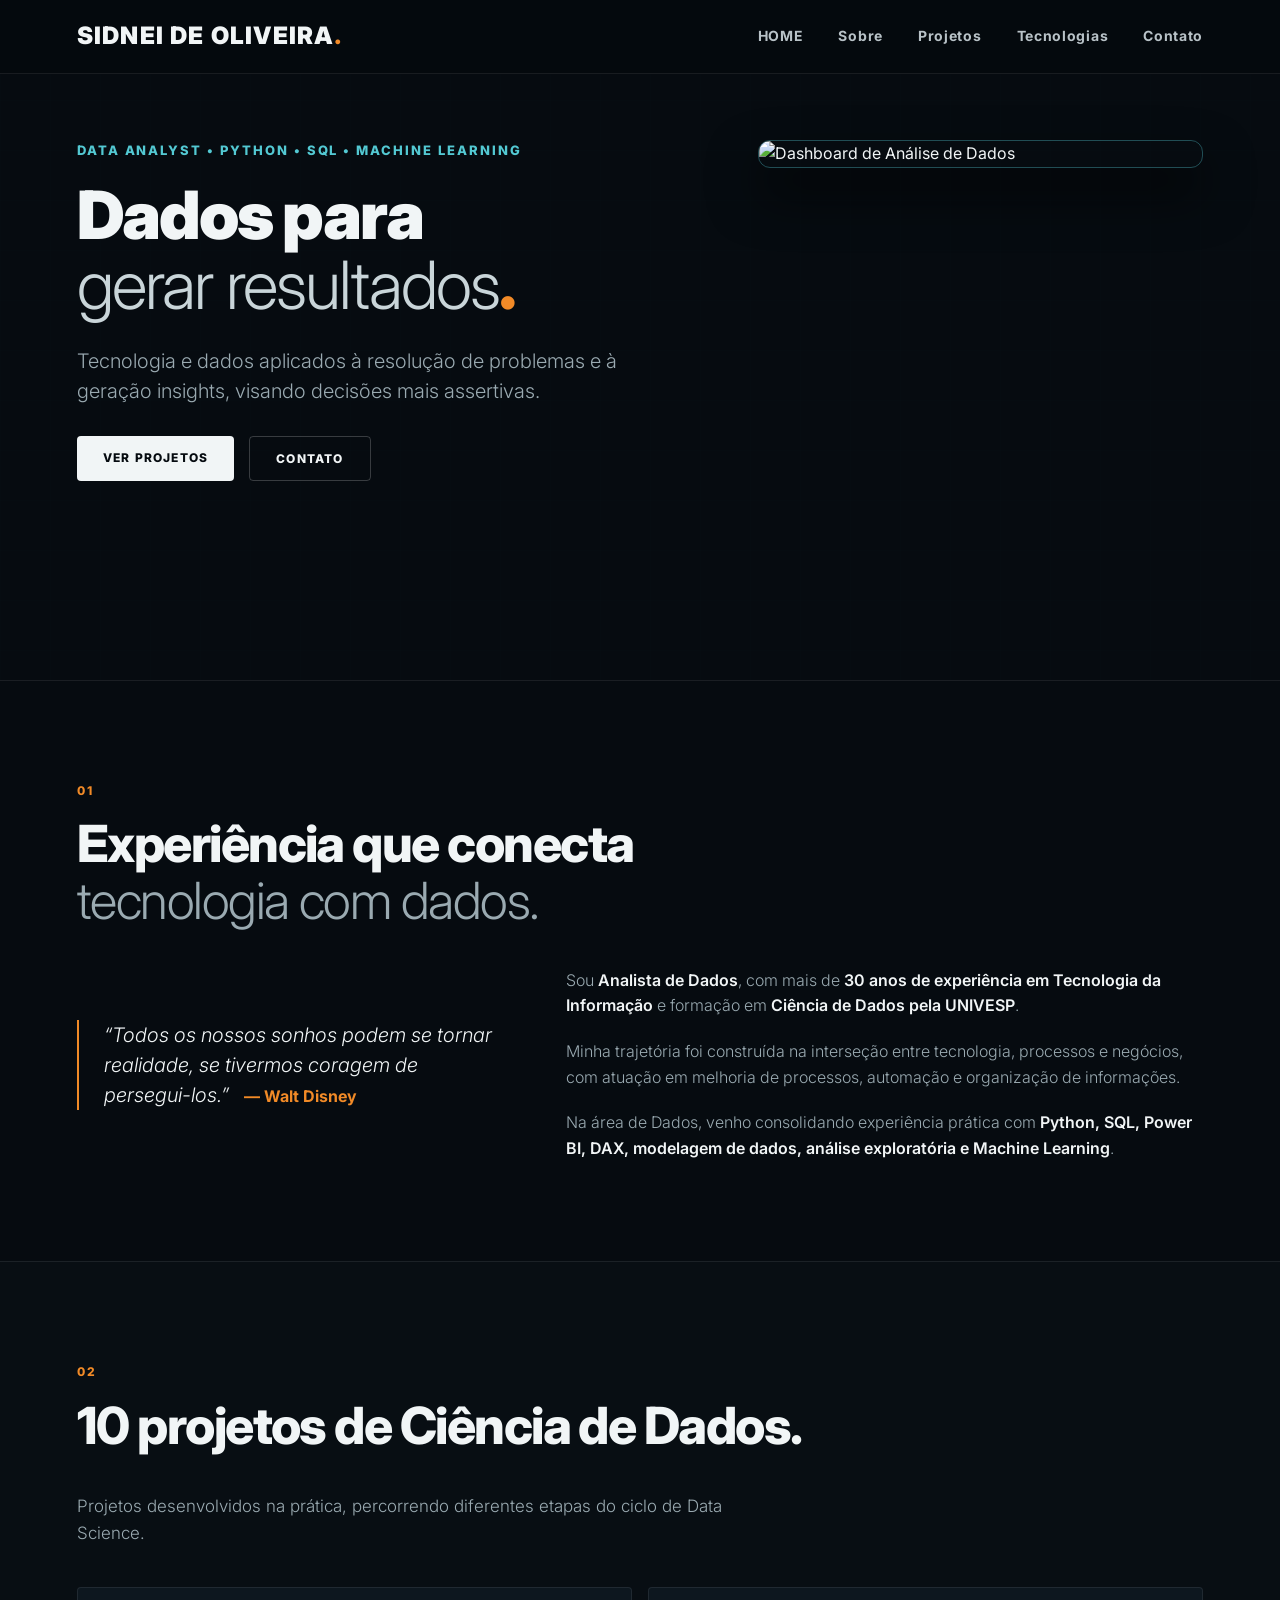
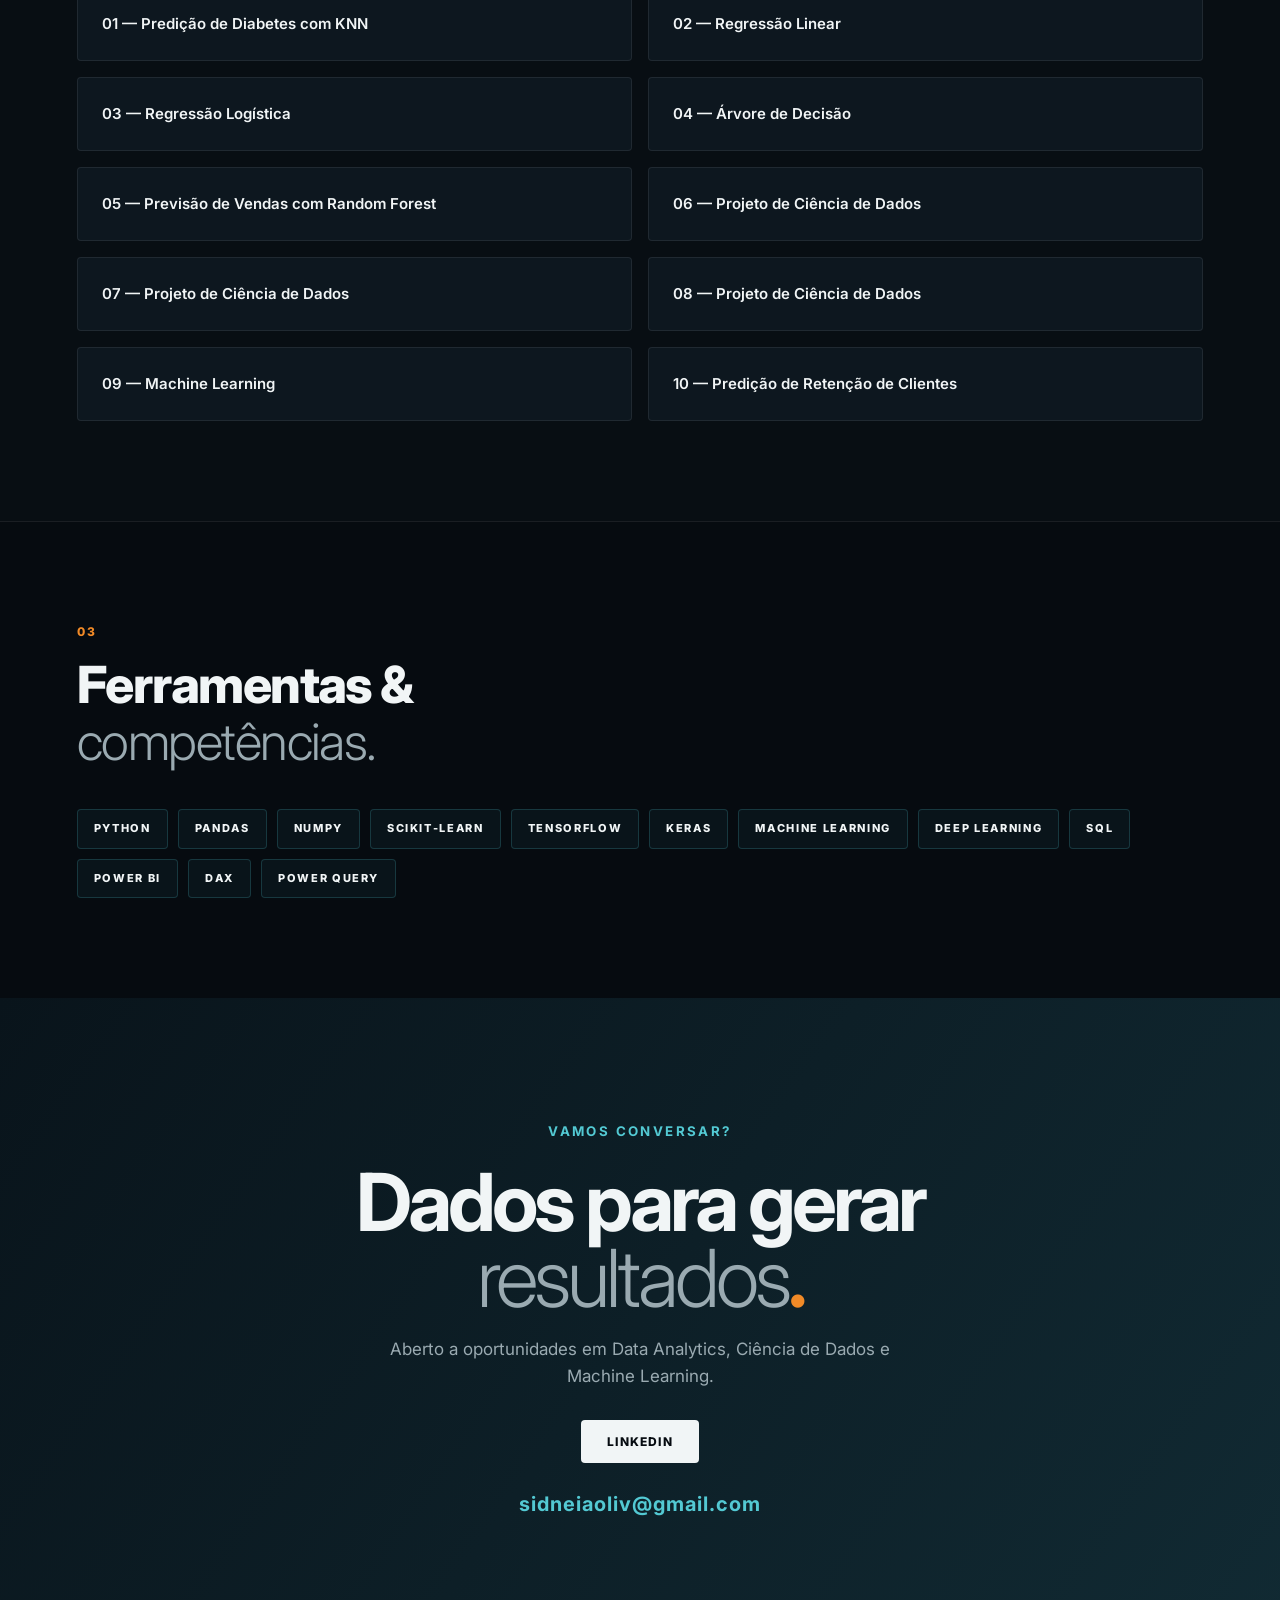
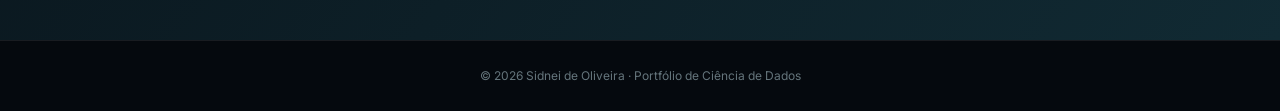
==== index.html @ dca1bfcf "Add files via upload" ====
<!DOCTYPE html>
<html lang="pt-BR">
<head>
<meta charset="UTF-8">
<meta name="viewport" content="width=device-width, initial-scale=1.0">
<meta name="description" content="Portfólio de Ciência de Dados de Sidnei de Oliveira.">
<title>Sidnei de Oliveira | Ciência de Dados</title>
<link rel="stylesheet" href="style.css">
<link rel="preconnect" href="https://fonts.googleapis.com">
<link rel="preconnect" href="https://fonts.gstatic.com" crossorigin>
<link href="https://fonts.googleapis.com/css2?family=Inter:wght@300;400;600;700;800;900&display=swap" rel="stylesheet">
</head>
<body>
<header class="topbar">
  <a href="#home" class="logo">SIDNEI DE OLIVEIRA<span>.</span></a>
  <nav>
    <a href="#home">HOME</a><a href="#sobre">Sobre</a><a href="#projetos">Projetos</a><a href="#tecnologias">Tecnologias</a><a href="#contato">Contato</a>
  </nav>
</header>

<main>
<section id="home" class="hero">
  <div class="hero-grid"></div>
  
  <div class="hero-container">
    <div class="hero-content">
      <div class="eyebrow">DATA ANALYST • PYTHON • SQL • MACHINE LEARNING</div>
      <h1><strong>Dados para</strong><br><span>gerar resultados</span><b>.</b></h1>
      <p class="hero-text">Tecnologia e dados aplicados à resolução de problemas e à geração insights, visando decisões mais assertivas.</p>
      <div class="hero-buttons-container">
        <a class="hero-button" href="#projetos">Ver projetos</a>
        <a class="hero-button secondary" href="#contato">Contato</a>
      </div>
    </div>

    <!-- FOTO REAL DE INTELIGÊNCIA ARTIFICIAL / CÉREBRO DIGITAL -->
    <div class="hero-figure">
      <img src="https://images.unsplash.com/photo-1460925895917-afdab827c52f?w=800&auto=format&fit=crop&q=80" alt="Dashboard de Análise de Dados" class="real-image">
    </div>
  </div>

  <div class="ambient ambient-one"></div>
</section>

<!-- SOBRE SECTION (COM OS AJUSTES SOLICITADOS) -->
<section id="sobre" class="section">
  <span class="section-number">01</span>
  <h2>Experiência que conecta<br><em>tecnologia com dados.</em></h2>
  <div class="two-columns" style="align-items: center;">
    <blockquote>
      “Todos os nossos sonhos podem se tornar realidade, se tivermos coragem de persegui-los.” <span style="font-size: 16px; color: var(--orange, #f97316); font-weight: 700; font-style: normal; margin-left: 10px;">— Walt Disney</span>
    </blockquote>
    <div>
      <p style="margin-top: 0;">Sou <strong>Analista de Dados</strong>, com mais de <strong>30 anos de experiência em Tecnologia da Informação</strong> e formação em <strong>Ciência de Dados pela UNIVESP</strong>.</p>
      <p>Minha trajetória foi construída na interseção entre tecnologia, processos e negócios, com atuação em melhoria de processos, automação e organização de informações.</p>
      <p style="margin-bottom: 0;">Na área de Dados, venho consolidando experiência prática com <strong>Python, SQL, Power BI, DAX, modelagem de dados, análise exploratória e Machine Learning</strong>.</p>
    </div>
  </div>
</section>

<section id="projetos" class="section dark">
  <span class="section-number">02</span>
  <h2>10 projetos de Ciência de Dados.</em></h2>
  <p class="section-intro">Projetos desenvolvidos na prática, percorrendo diferentes etapas do ciclo de Data Science.</p>
  <div class="project-grid">
    <a href="projeto-01.html">01 — Predição de Diabetes com KNN</a>
    <a href="projetos/projeto-02.html">02 — Regressão Linear</a>
    <a href="projetos/projeto-03.html">03 — Regressão Logística</a>
    <a href="projetos/projeto-04.html">04 — Árvore de Decisão</a>
    <a href="projetos/projeto-05.html">05 — Previsão de Vendas com Random Forest</a>
    <a href="projetos/projeto-06.html">06 — Projeto de Ciência de Dados</a>
    <a href="projetos/projeto-07.html">07 — Projeto de Ciência de Dados</a>
    <a href="projetos/projeto-08.html">08 — Projeto de Ciência de Dados</a>
    <a href="projetos/projeto-09.html">09 — Machine Learning</a>
    <a href="projetos/projeto-10.html">10 — Predição de Retenção de Clientes</a>
  </div>
</section>

<section id="tecnologias" class="section">
  <span class="section-number">03</span><h2>Ferramentas &<br><em>competências.</em></h2>
  <div class="pills"><span>PYTHON</span><span>PANDAS</span><span>NUMPY</span><span>SCIKIT-LEARN</span><span>TENSORFLOW</span><span>KERAS</span><span>MACHINE LEARNING</span><span>DEEP LEARNING</span><span>SQL</span><span>POWER BI</span><span>DAX</span><span>POWER QUERY</span></div>
</section>

<section id="contato" class="contact">
  <small>VAMOS CONVERSAR?</small>
  <h2>Dados para gerar<br><em>resultados</em><b>.</b></h2>
  <p>Aberto a oportunidades em Data Analytics, Ciência de Dados e Machine Learning.</p>
  
  <!-- BOTÃO DO LINKEDIN -->
  <div style="margin-top: 30px;">
    <a class="hero-button" href="https://www.linkedin.com/in/sidnei-alves-de-oliveira-380218135" target="_blank" rel="noopener">LINKEDIN</a>
  </div>

  <!-- E-MAIL DESTAQUE LOGO ABAIXO -->
  <div style="margin-top: 25px;">
    <a href="mailto:sidneiaoliv@gmail.com" style="color: var(--cyan); font-size: 20px; font-weight: 700; text-decoration: none; letter-spacing: 0.05em;">
      sidneiaoliv@gmail.com
    </a>
  </div>
</section>

</main>
<footer>© 2026 Sidnei de Oliveira · Portfólio de Ciência de Dados</footer>
<script src="script.js"></script>
</body>
</html>
---- style.css ----
/* --- GERAL E RESET --- */
*{box-sizing:border-box}
:root{
    --bg:#060b10;
    --text:#f1f5f6;
    --muted:#9aaab1;
    --cyan:#53c9d3;
    --orange:#f18a27;
    --line:rgba(255,255,255,.08);
    --font-stack: 'Inter', sans-serif;
    --site-padding: 6vw;
}
html{scroll-behavior:smooth}
body{margin:0;background:var(--bg);color:var(--text);font-family:var(--font-stack);line-height:1.6;}
a{color:inherit;text-decoration:none}

/* --- HEADER --- */
.topbar{
    position:fixed;
    inset:0 0 auto;
    height:74px;
    z-index:20;
    display:flex;
    align-items:center;
    justify-content:space-between;
    padding: 0 var(--site-padding);
    background:rgba(5,9,14,.9);
    backdrop-filter:blur(10px);
    border-bottom:1px solid var(--line);
    width: 100%;
}
.logo{font-size:24px;font-weight:900;letter-spacing:.05em}.logo span,h1 b,.contact h2 b{color:var(--orange)}

nav{display:flex;gap:35px}
nav a{
    color:#b8c2c7;
    font-size:14px;
    font-weight:700;
    letter-spacing:.05em;
    transition:.2s;
}
nav a:hover{color:#fff}

/* --- HERO SECTION --- */
.hero{
    min-height:680px;
    position:relative;
    display:flex;
    align-items:flex-start;
    justify-content:center;
    padding: 140px var(--site-padding) 80px;
    background:#060b10;
    width: 100%;
}

.hero-grid{position:absolute;inset:0;opacity:.1;background-image:linear-gradient(rgba(83,201,211,.06) 1px,transparent 1px),linear-gradient(90deg,rgba(83,201,211,.06) 1px,transparent 1px);background-size:50px 50px;}

.hero-container{
    position:relative;
    z-index:4;
    display:flex;
    align-items:flex-start;
    justify-content:space-between;
    width:100%;
    max-width: 1240px;
    gap:40px;
}

.hero-content{flex:1;max-width:560px;}

/* Eyebrow (Data Analyst...) */
.eyebrow{color:var(--cyan);font-size:13px;font-weight:800;letter-spacing:.15em;margin-bottom:20px;text-transform:uppercase;}

/* Título principal */
.hero h1{margin:0;font-size:clamp(45px, 5.2vw, 75px);line-height:1.05;letter-spacing:-0.03em;}
.hero h1 strong{font-weight:900}
.hero h1 span{color:#c9d5d9;font-weight:300}
.hero h1 b{font-weight:900}

/* Texto descritivo do hero */
.hero-text{max-width:540px;margin:25px 0 0;color:var(--muted);font-size:20px;font-weight:300;line-height:1.5;}

.hero-buttons-container{display:flex;gap:15px;margin-top:30px;}
.hero-button{display:inline-block;padding:12px 26px;border-radius:4px;background:var(--text);color:var(--bg);font-size:12px;font-weight:800;letter-spacing:.1em;text-transform:uppercase;transition:all .3s ease;}
.hero-button:hover{opacity:0.9; transform:translateY(-2px);}
.hero-button.secondary{background:transparent;color:var(--text);border:1px solid rgba(255,255,255,.2)}

/* --- ESTILO DA FOTO (ALINHADA À ESQUERDA COM "HOME", À DIREITA COM "CONTATO" E BASE COM OS BOTÕES) --- */
.hero-figure {
    flex: 0 0 445px; 
    display: flex;
    justify-content: flex-end;
    align-items: center;
    position: relative;
    top: 0px;    
    left: 0px;  
    margin-bottom: 0px; /* Alinhado exatamente com a base do bloco de botões esquerdo */
}

.real-image {
    width: 100%;
    height: auto;
    max-height: 350px; /* Altura ajustada para casar perfeitamente com a linha inferior dos botões */
    object-fit: cover;
    border-radius: 12px;
    border: 1px solid rgba(83, 201, 211, 0.35);
    box-shadow: 0 25px 50px rgba(0, 0, 0, 0.7);
    display: block;
}

/* RESPONSIVIDADE PARA CELULARES */
@media(max-width:900px){
    .topbar{padding:0 20px;}
    .hero{padding:120px 20px 60px; align-items:center;}
    .hero-container{flex-direction:column; text-align:center; align-items:center;}
    .hero-content{max-width:100%;}
    .hero-text{margin-left:auto;margin-right:auto;}
    .hero-buttons-container{justify-content:center;}
    .hero-figure{max-width:100%; margin-top:30px; flex: unset; top: 0; left: 0; margin-bottom: 0;}
    nav{display:none;}
}

/* --- SEÇÕES GERAIS --- */
.section{padding:100px var(--site-padding);border-top:1px solid var(--line);position:relative;}
.section.dark{background:#080e13;}
.section-number{color:var(--orange);font-size:12px;font-weight:800;letter-spacing:.2em; display:block; margin-bottom: 15px;}
.section h2{font-size:clamp(35px, 4vw, 55px);line-height:1.1;letter-spacing:-.03em;margin:0 0 40px 0;font-weight:800;}
.section h2 em{color:var(--muted);font-style:normal;font-weight:300}
.two-columns{display:grid;grid-template-columns:1fr 1.5fr;gap:5vw;align-items:start;}
.two-columns p{color:var(--muted);font-size:16px; font-weight:300; margin-bottom: 20px;}
.two-columns strong{color:var(--text); font-weight:600;}

blockquote{margin:0;font-size:20px;line-height:1.5;color:var(--text);font-weight:300; font-style:italic; border-left:2px solid var(--orange); padding-left:25px;}
blockquote small{display:block;margin-top:15px;color:var(--orange);font-size:12px;font-weight:800;letter-spacing:.1em;font-style:normal;text-transform:uppercase;}

.section-intro{color:var(--muted);max-width:650px;margin-bottom:40px; font-size:17px; font-weight:300;}

.project-grid{display:grid;grid-template-columns:repeat(2,1fr);gap:16px;margin-top:30px}
.project-grid a{padding:24px;border:1px solid var(--line);background:#0d171f;border-radius:4px;color:var(--text);font-size:15px;transition:.25s;font-weight:600;}
.project-grid a:hover{transform:translateY(-3px);border-color:var(--cyan);background:#111f2a;}

.pills{display:flex;flex-wrap:wrap;gap:10px}
.pills span{padding:10px 16px;border:1px solid rgba(83,201,211,.2);border-radius:4px;color:var(--text);font-size:11px;font-weight:800;letter-spacing:.15em;background:rgba(83,201,211,.05);}

.contact{padding:120px var(--site-padding);text-align:center;background:linear-gradient(125deg,#09141b,#112a33)}
.contact small{color:var(--cyan);letter-spacing:.18em;font-weight:700}
.contact h2{font-size:clamp(45px,7vw,80px);line-height:.95;letter-spacing:-.05em;margin:20px 0}
.contact h2 em{font-style:normal;color:var(--muted);font-weight:300}
.contact p{color:var(--muted);max-width:500px;margin:0 auto 30px;font-size:17px;}

footer{padding:25px;text-align:center;border-top:1px solid var(--line);color:#65757c;font-size:12px;background:#05090e;}
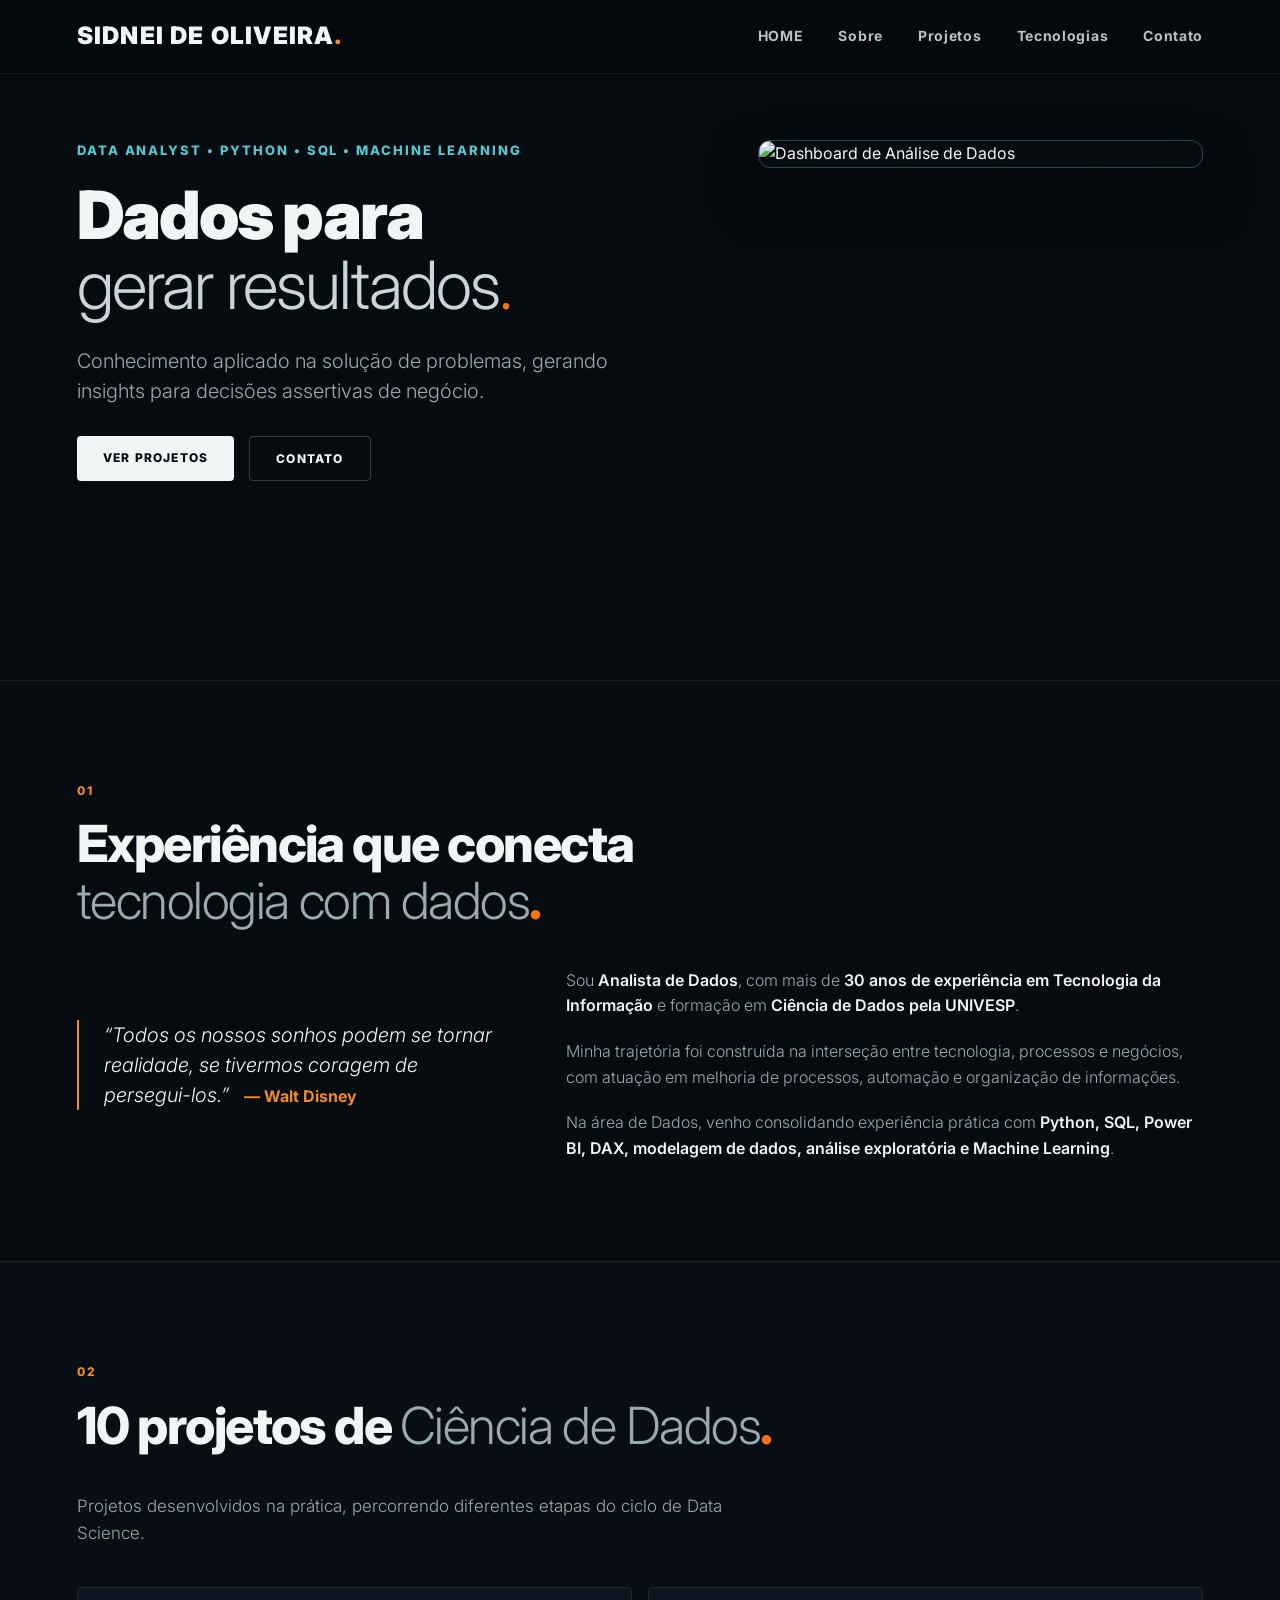
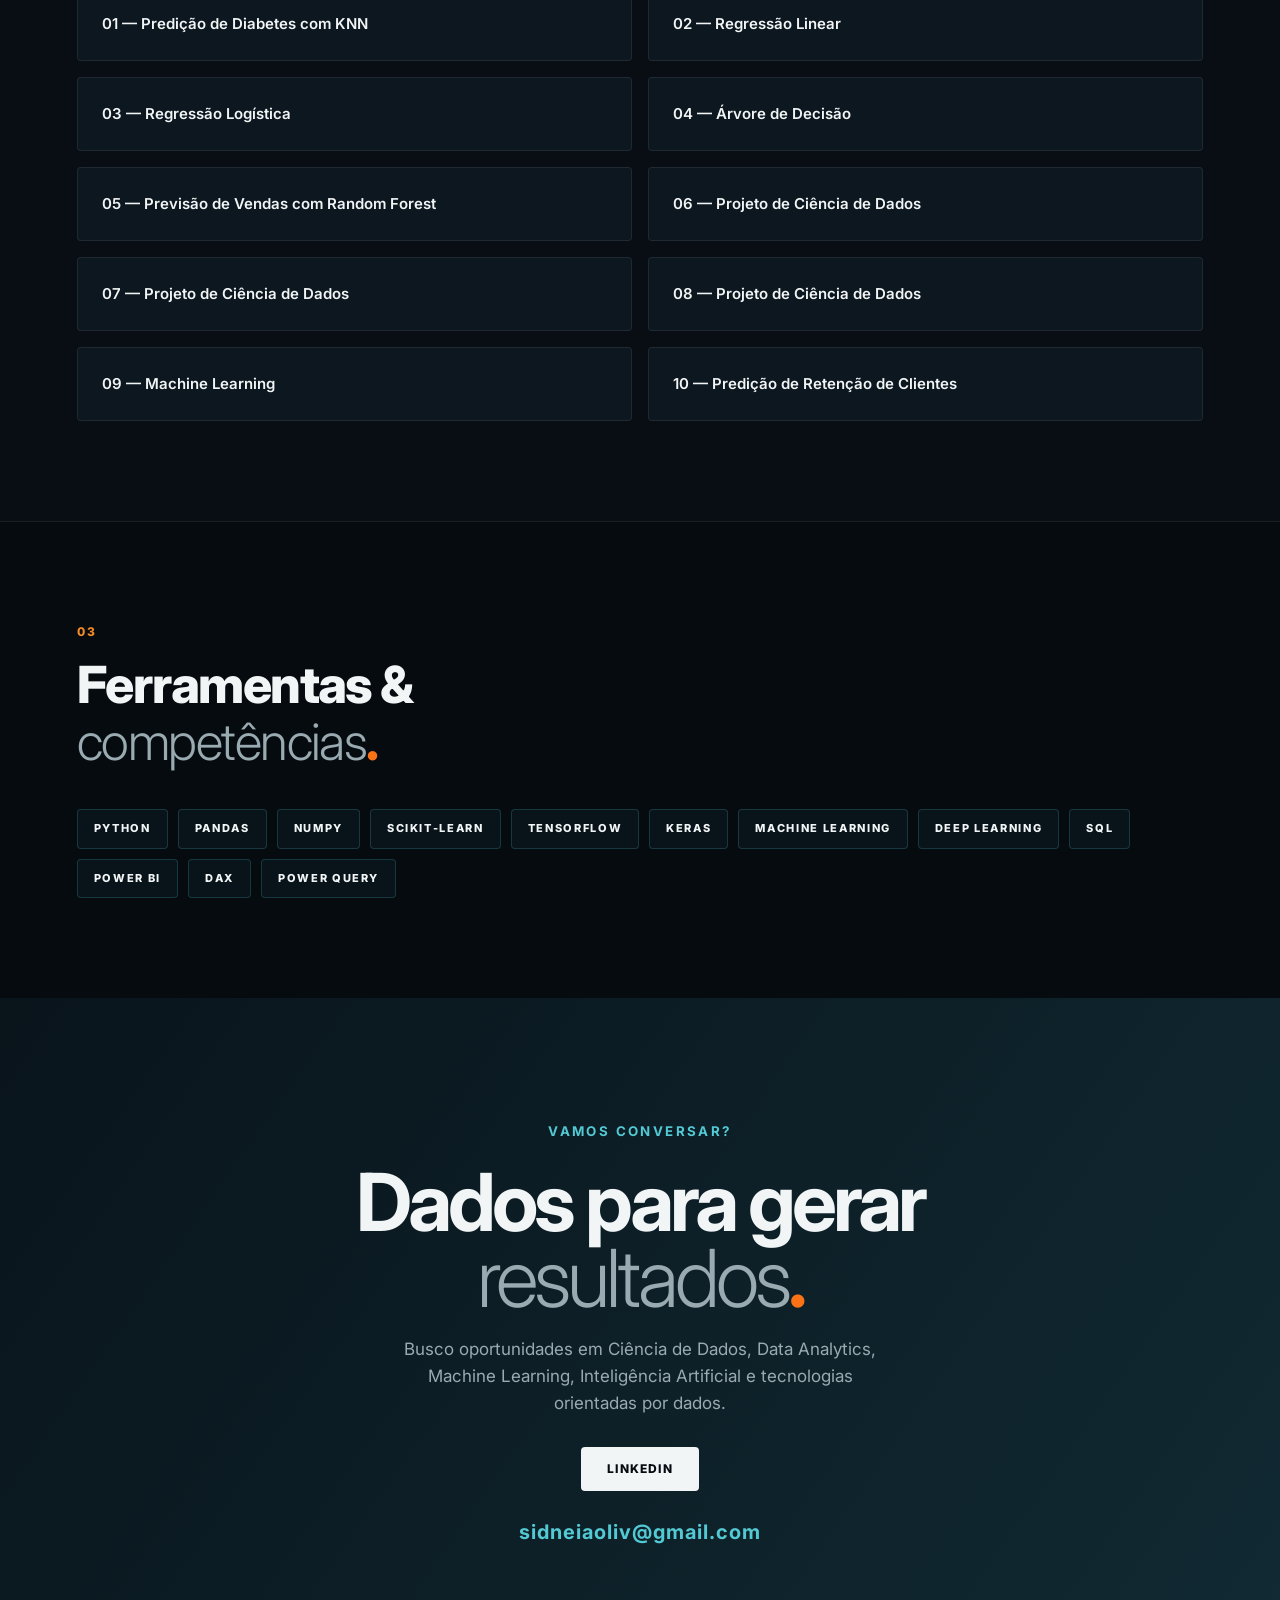
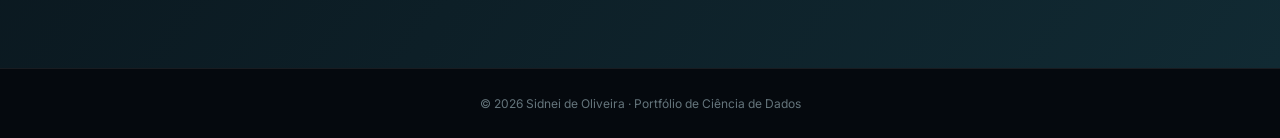
==== commit 66229edb: "Update index.html" ====
--- a/index.html
+++ b/index.html
@@ -25,8 +25,8 @@
   <div class="hero-container">
     <div class="hero-content">
       <div class="eyebrow">DATA ANALYST • PYTHON • SQL • MACHINE LEARNING</div>
-      <h1><strong>Dados para</strong><br><span>gerar resultados</span><b>.</b></h1>
-      <p class="hero-text">Tecnologia e dados aplicados à resolução de problemas e à geração insights, visando decisões mais assertivas.</p>
+      <h1><strong>Dados para</strong><br><span>gerar resultados</span><span style="color: #f97316;">.</span></h1>
+      <p class="hero-text">Conhecimento aplicado na solução de problemas, gerando insights para decisões assertivas de negócio.</p>
       <div class="hero-buttons-container">
         <a class="hero-button" href="#projetos">Ver projetos</a>
         <a class="hero-button secondary" href="#contato">Contato</a>
@@ -42,10 +42,10 @@
   <div class="ambient ambient-one"></div>
 </section>
 
-<!-- SOBRE SECTION (COM OS AJUSTES SOLICITADOS) -->
+<!-- SOBRE SECTION -->
 <section id="sobre" class="section">
   <span class="section-number">01</span>
-  <h2>Experiência que conecta<br><em>tecnologia com dados.</em></h2>
+  <h2>Experiência que conecta<br><em>tecnologia com dados</em><span style="color: #f97316;">.</span></h2>
   <div class="two-columns" style="align-items: center;">
     <blockquote>
       “Todos os nossos sonhos podem se tornar realidade, se tivermos coragem de persegui-los.” <span style="font-size: 16px; color: var(--orange, #f97316); font-weight: 700; font-style: normal; margin-left: 10px;">— Walt Disney</span>
@@ -58,9 +58,10 @@
   </div>
 </section>
 
+<!-- PROJETOS SECTION -->
 <section id="projetos" class="section dark">
   <span class="section-number">02</span>
-  <h2>10 projetos de Ciência de Dados.</em></h2>
+  <h2>10 projetos de <em>Ciência de Dados</em><span style="color: #f97316;">.</span></h2>
   <p class="section-intro">Projetos desenvolvidos na prática, percorrendo diferentes etapas do ciclo de Data Science.</p>
   <div class="project-grid">
     <a href="projeto-01.html">01 — Predição de Diabetes com KNN</a>
@@ -72,19 +73,22 @@
     <a href="projetos/projeto-07.html">07 — Projeto de Ciência de Dados</a>
     <a href="projetos/projeto-08.html">08 — Projeto de Ciência de Dados</a>
     <a href="projetos/projeto-09.html">09 — Machine Learning</a>
-    <a href="projetos/projeto-10.html">10 — Predição de Retenção de Clientes</a>
+    <a href="projeto-10.html">10 — Predição de Retenção de Clientes</a>
   </div>
 </section>
 
+<!-- TECNOLOGIAS SECTION -->
 <section id="tecnologias" class="section">
-  <span class="section-number">03</span><h2>Ferramentas &<br><em>competências.</em></h2>
+  <span class="section-number">03</span>
+  <h2>Ferramentas &<br><em>competências</em><span style="color: #f97316;">.</span></h2>
   <div class="pills"><span>PYTHON</span><span>PANDAS</span><span>NUMPY</span><span>SCIKIT-LEARN</span><span>TENSORFLOW</span><span>KERAS</span><span>MACHINE LEARNING</span><span>DEEP LEARNING</span><span>SQL</span><span>POWER BI</span><span>DAX</span><span>POWER QUERY</span></div>
 </section>
 
+<!-- CONTATO SECTION -->
 <section id="contato" class="contact">
   <small>VAMOS CONVERSAR?</small>
-  <h2>Dados para gerar<br><em>resultados</em><b>.</b></h2>
-  <p>Aberto a oportunidades em Data Analytics, Ciência de Dados e Machine Learning.</p>
+  <h2>Dados para gerar<br><em>resultados</em><span style="color: #f97316;">.</span></h2>
+  <p>Busco oportunidades em Ciência de Dados, Data Analytics, Machine Learning, Inteligência Artificial e tecnologias orientadas por dados.</p>
   
   <!-- BOTÃO DO LINKEDIN -->
   <div style="margin-top: 30px;">
@@ -103,4 +107,4 @@
 <footer>© 2026 Sidnei de Oliveira · Portfólio de Ciência de Dados</footer>
 <script src="script.js"></script>
 </body>
-</html>+</html>
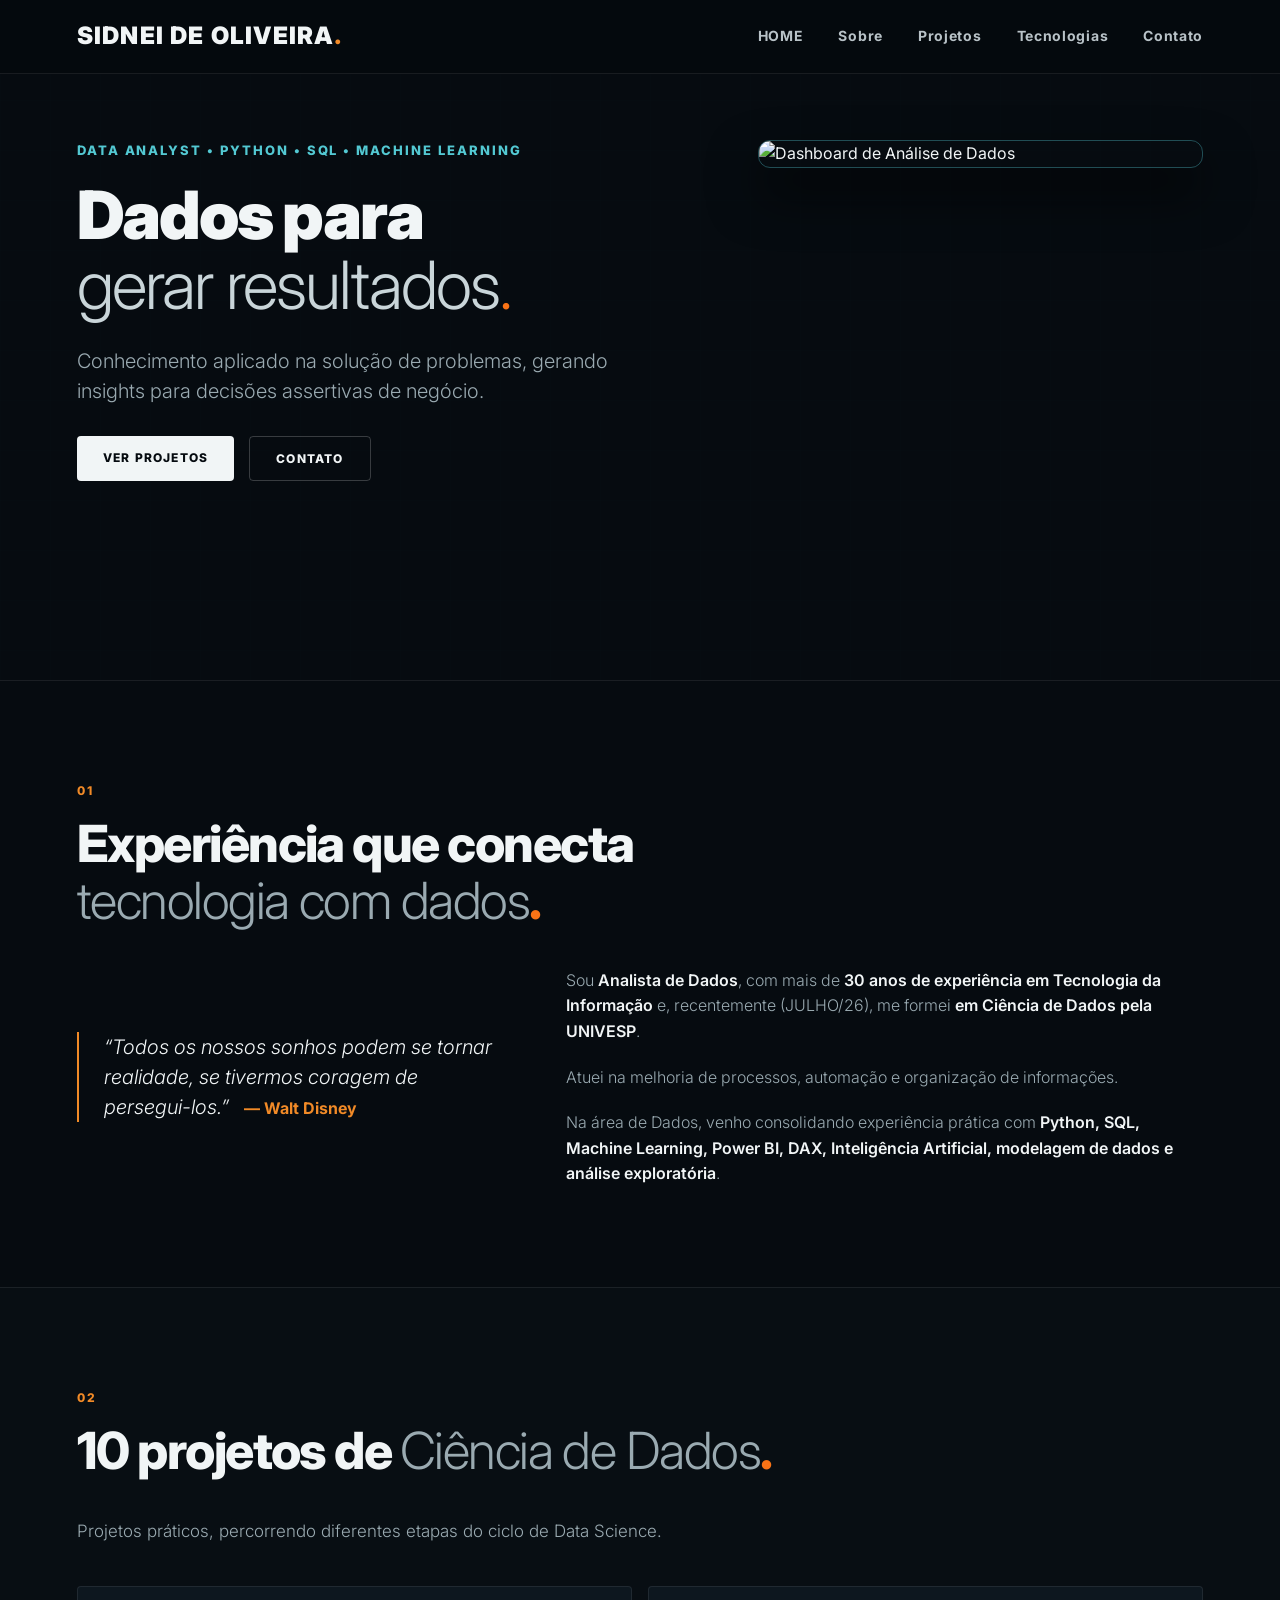
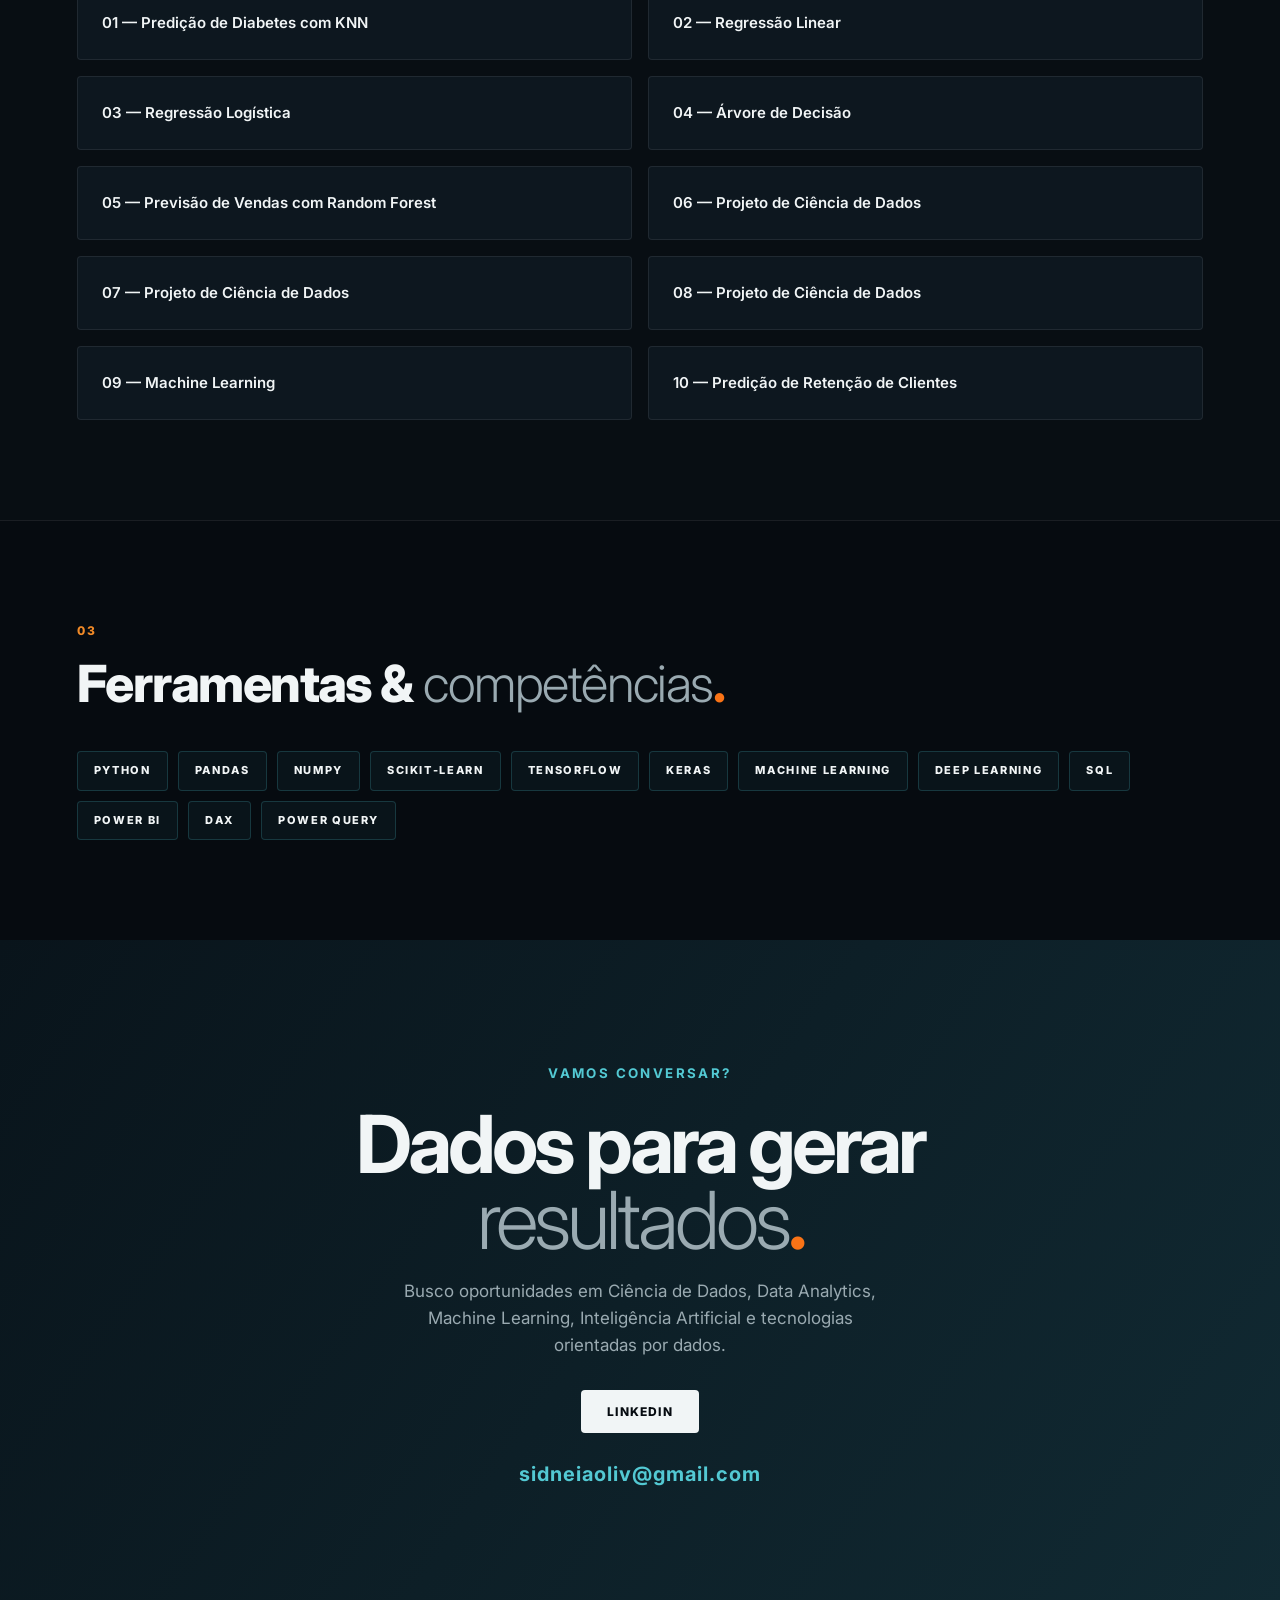
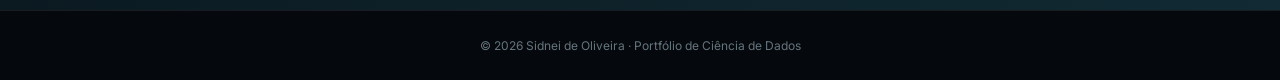
==== commit f4d59878: "Update index.html" ====
--- a/index.html
+++ b/index.html
@@ -51,9 +51,9 @@
       “Todos os nossos sonhos podem se tornar realidade, se tivermos coragem de persegui-los.” <span style="font-size: 16px; color: var(--orange, #f97316); font-weight: 700; font-style: normal; margin-left: 10px;">— Walt Disney</span>
     </blockquote>
     <div>
-      <p style="margin-top: 0;">Sou <strong>Analista de Dados</strong>, com mais de <strong>30 anos de experiência em Tecnologia da Informação</strong> e formação em <strong>Ciência de Dados pela UNIVESP</strong>.</p>
-      <p>Minha trajetória foi construída na interseção entre tecnologia, processos e negócios, com atuação em melhoria de processos, automação e organização de informações.</p>
-      <p style="margin-bottom: 0;">Na área de Dados, venho consolidando experiência prática com <strong>Python, SQL, Power BI, DAX, modelagem de dados, análise exploratória e Machine Learning</strong>.</p>
+      <p style="margin-top: 0;">Sou <strong>Analista de Dados</strong>, com mais de <strong>30 anos de experiência em Tecnologia da Informação</strong> e, recentemente (JULHO/26), me formei <strong>em Ciência de Dados pela UNIVESP</strong>.</p>
+      <p>Atuei na melhoria de processos, automação e organização de informações.</p>
+      <p style="margin-bottom: 0;">Na área de Dados, venho consolidando experiência prática com <strong>Python, SQL, Machine Learning, Power BI, DAX, Inteligência Artificial, modelagem de dados e análise exploratória</strong>.</p>
     </div>
   </div>
 </section>
@@ -62,7 +62,7 @@
 <section id="projetos" class="section dark">
   <span class="section-number">02</span>
   <h2>10 projetos de <em>Ciência de Dados</em><span style="color: #f97316;">.</span></h2>
-  <p class="section-intro">Projetos desenvolvidos na prática, percorrendo diferentes etapas do ciclo de Data Science.</p>
+  <p class="section-intro">Projetos práticos, percorrendo diferentes etapas do ciclo de Data Science.</p>
   <div class="project-grid">
     <a href="projeto-01.html">01 — Predição de Diabetes com KNN</a>
     <a href="projetos/projeto-02.html">02 — Regressão Linear</a>
@@ -80,7 +80,7 @@
 <!-- TECNOLOGIAS SECTION -->
 <section id="tecnologias" class="section">
   <span class="section-number">03</span>
-  <h2>Ferramentas &<br><em>competências</em><span style="color: #f97316;">.</span></h2>
+  <h2>Ferramentas &<em> competências</em><span style="color: #f97316;">.</span></h2>
   <div class="pills"><span>PYTHON</span><span>PANDAS</span><span>NUMPY</span><span>SCIKIT-LEARN</span><span>TENSORFLOW</span><span>KERAS</span><span>MACHINE LEARNING</span><span>DEEP LEARNING</span><span>SQL</span><span>POWER BI</span><span>DAX</span><span>POWER QUERY</span></div>
 </section>
 
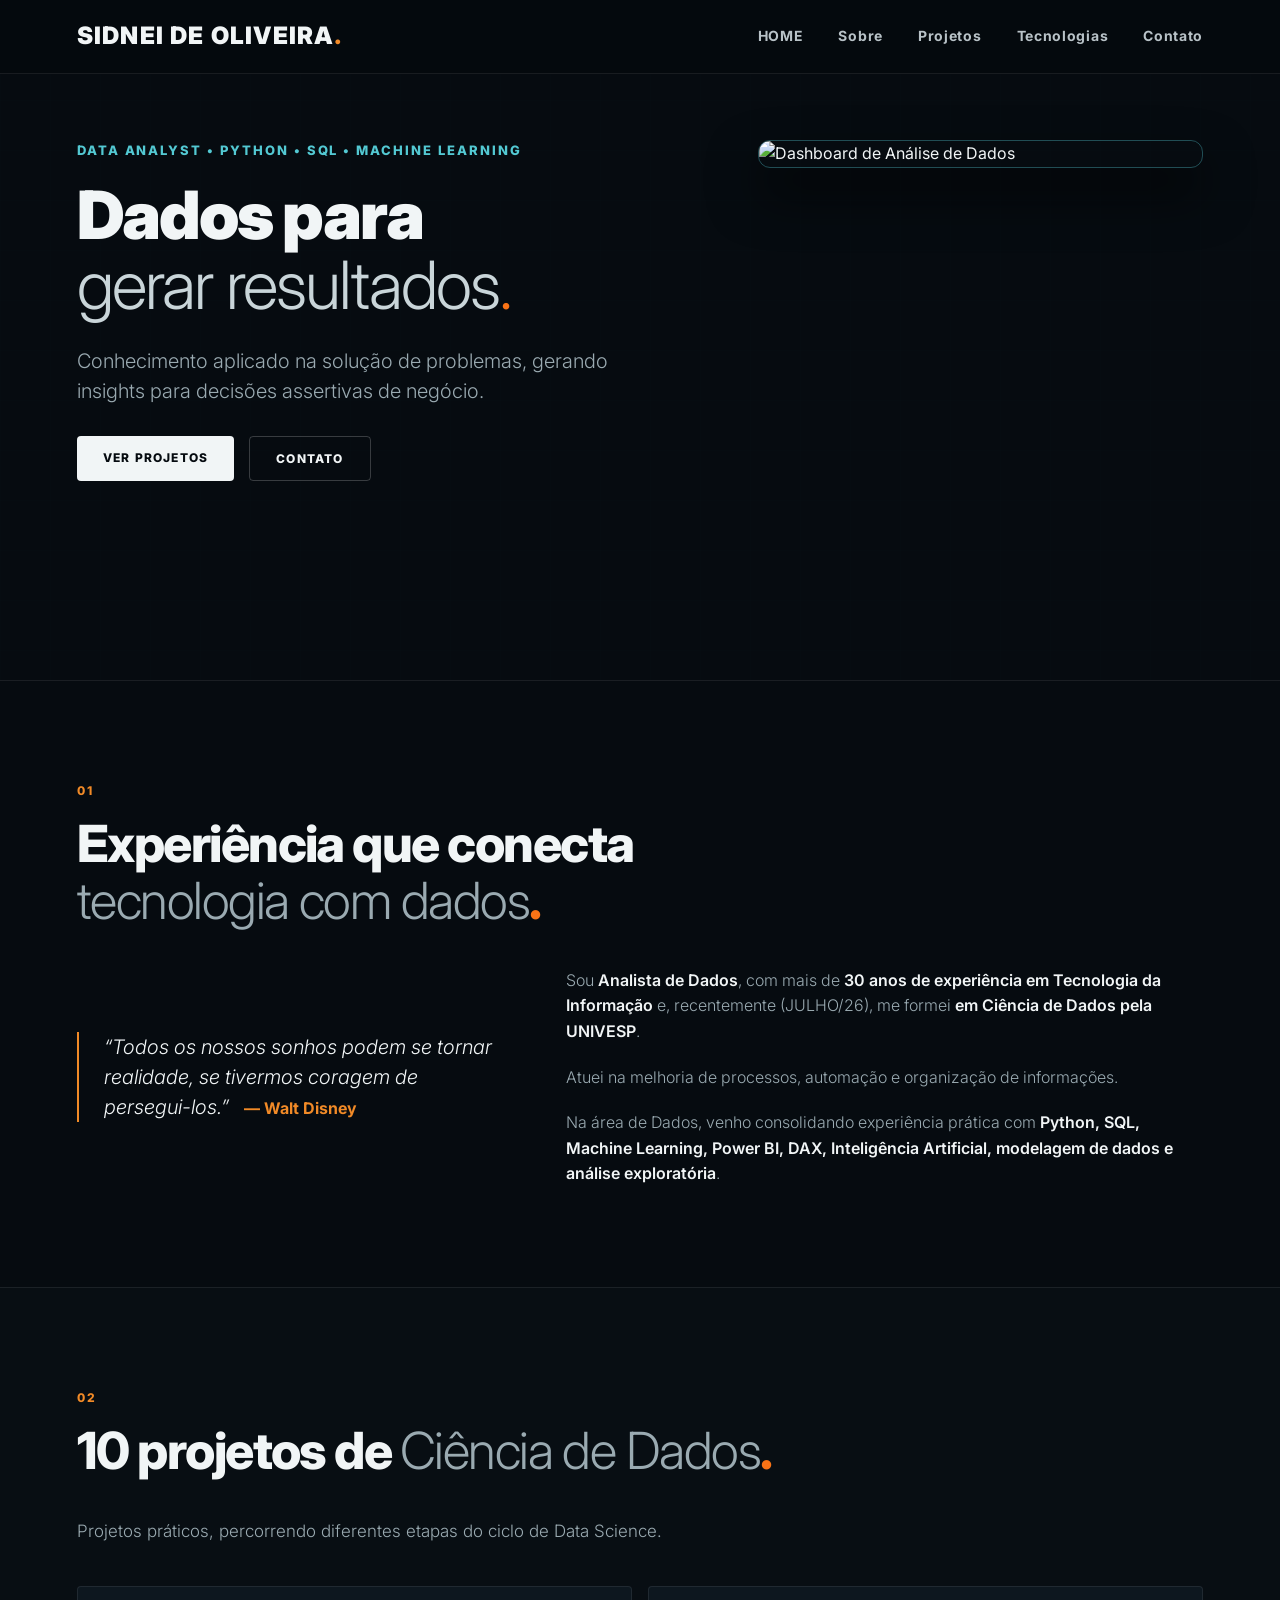
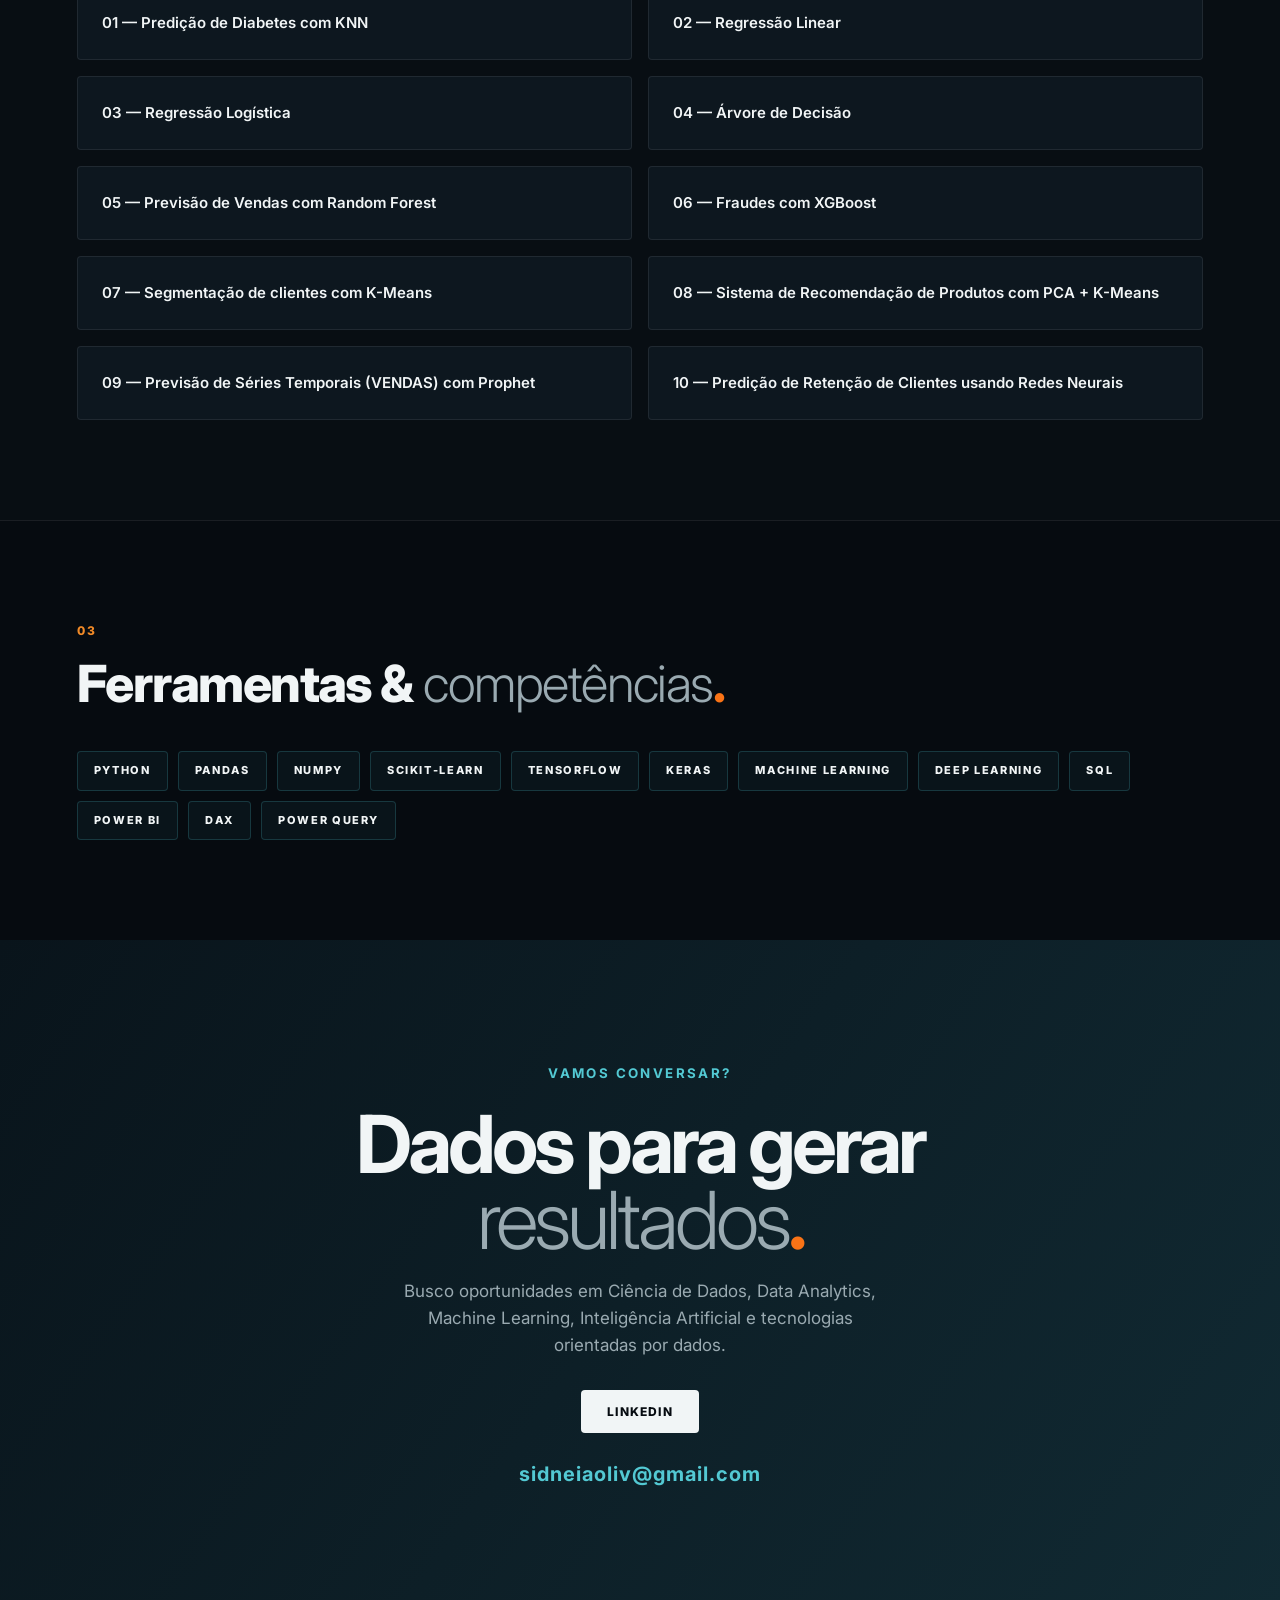
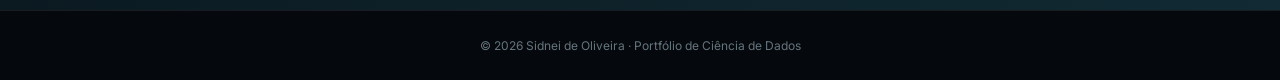
==== commit 8873c756: "Update index.html" ====
--- a/index.html
+++ b/index.html
@@ -65,15 +65,15 @@
   <p class="section-intro">Projetos práticos, percorrendo diferentes etapas do ciclo de Data Science.</p>
   <div class="project-grid">
     <a href="projeto-01.html">01 — Predição de Diabetes com KNN</a>
-    <a href="projetos/projeto-02.html">02 — Regressão Linear</a>
-    <a href="projetos/projeto-03.html">03 — Regressão Logística</a>
-    <a href="projetos/projeto-04.html">04 — Árvore de Decisão</a>
-    <a href="projetos/projeto-05.html">05 — Previsão de Vendas com Random Forest</a>
-    <a href="projetos/projeto-06.html">06 — Projeto de Ciência de Dados</a>
-    <a href="projetos/projeto-07.html">07 — Projeto de Ciência de Dados</a>
-    <a href="projetos/projeto-08.html">08 — Projeto de Ciência de Dados</a>
-    <a href="projetos/projeto-09.html">09 — Machine Learning</a>
-    <a href="projeto-10.html">10 — Predição de Retenção de Clientes</a>
+    <a href="projeto-02.html">02 — Regressão Linear</a>
+    <a href="projeto-03.html">03 — Regressão Logística</a>
+    <a href="projeto-04.html">04 — Árvore de Decisão</a>
+    <a href="projeto-05.html">05 — Previsão de Vendas com Random Forest</a>
+    <a href="projeto-06.html">06 — Fraudes com XGBoost</a>
+    <a href="projeto-07.html">07 — Segmentação de clientes com K-Means</a>
+    <a href="projeto-08.html">08 — Sistema de Recomendação de Produtos com PCA + K-Means</a>
+    <a href="projeto-09.html">09 — Previsão de Séries Temporais (VENDAS) com Prophet</a>
+    <a href="projeto-10.html">10 — Predição de Retenção de Clientes usando Redes Neurais</a>
   </div>
 </section>
 
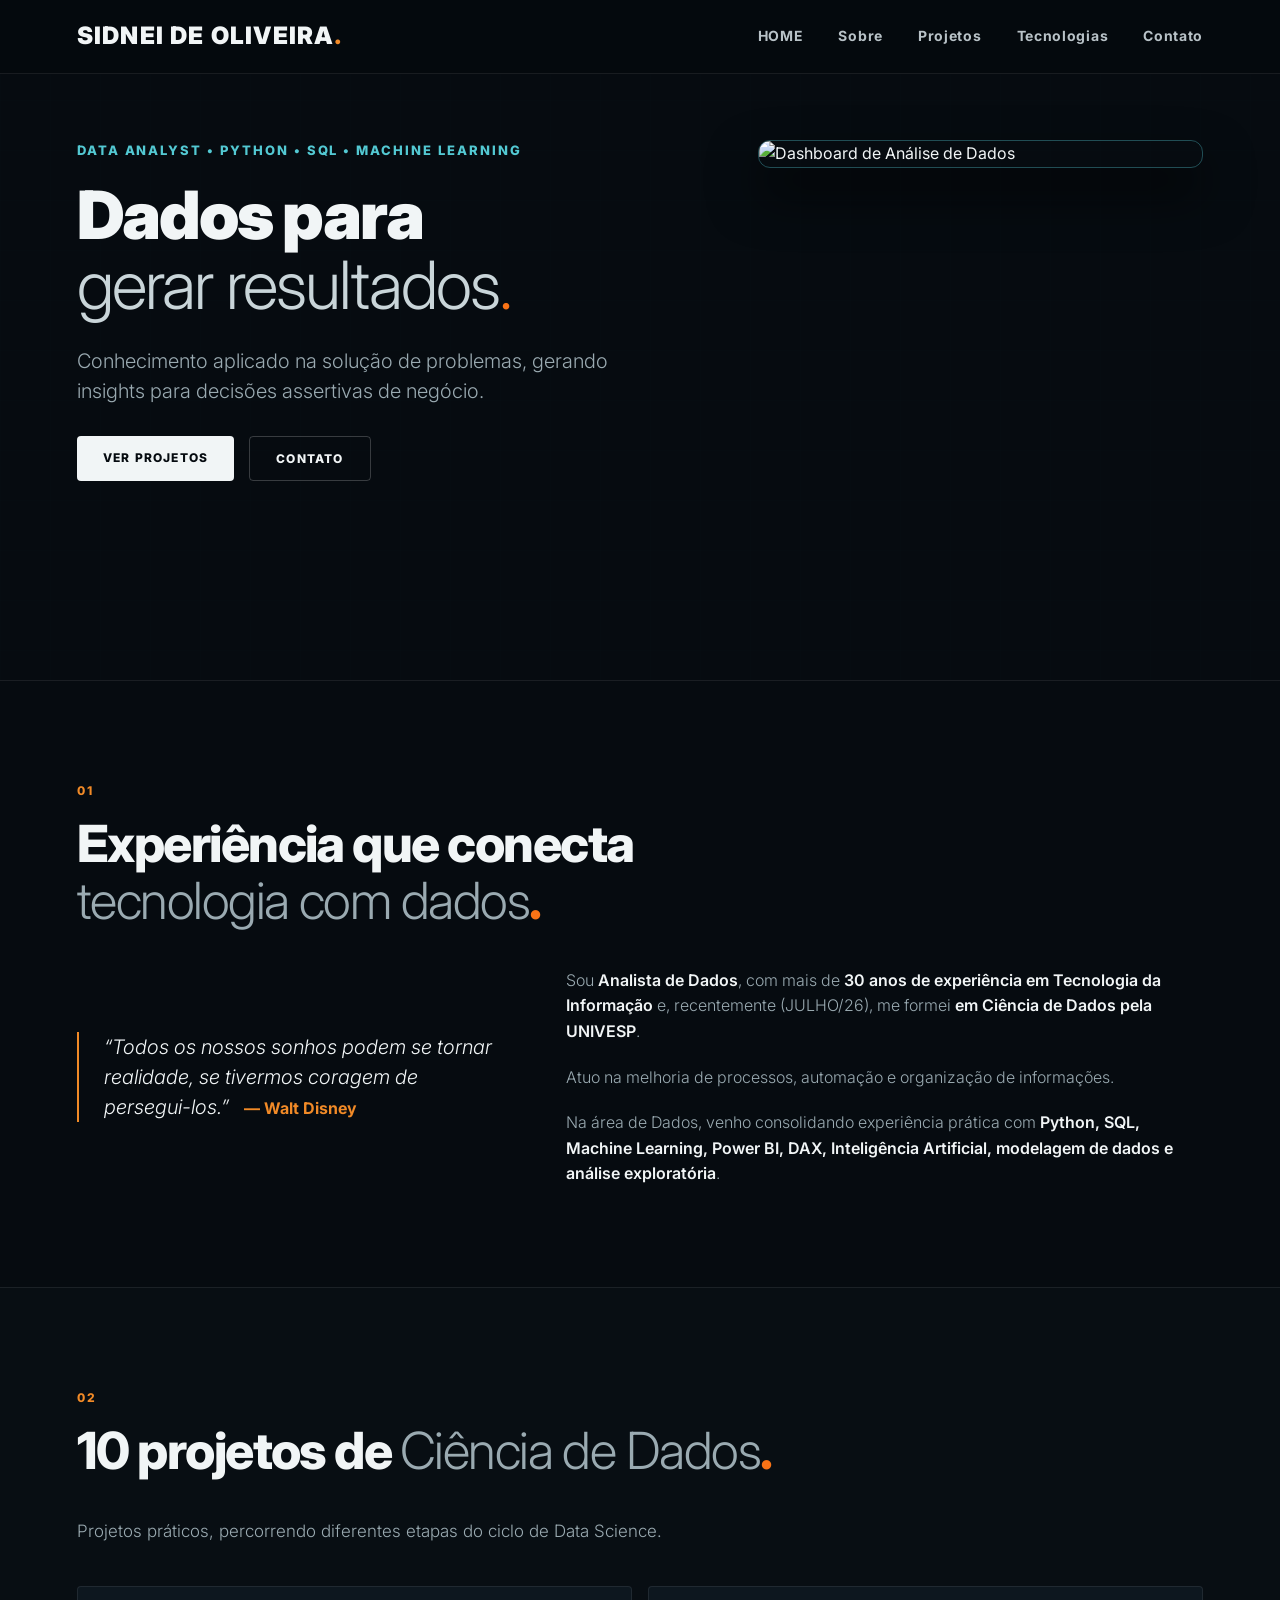
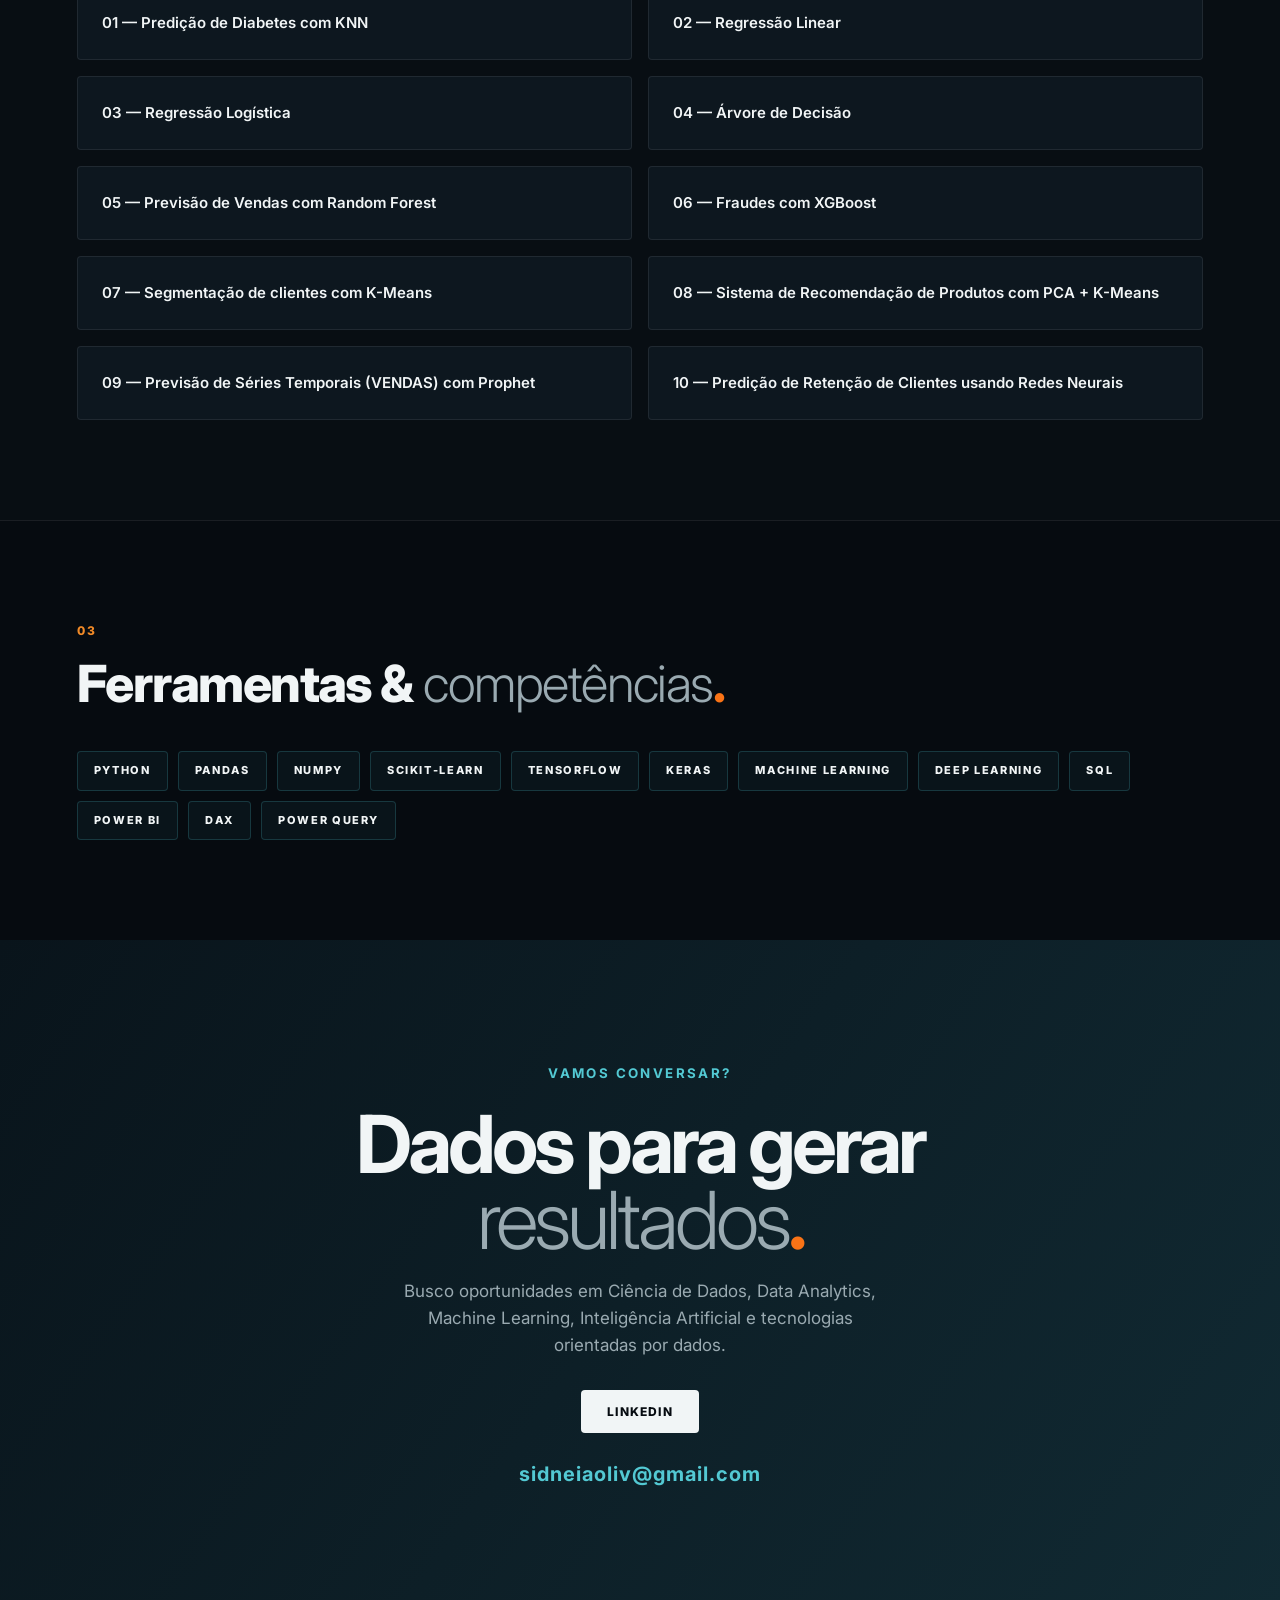
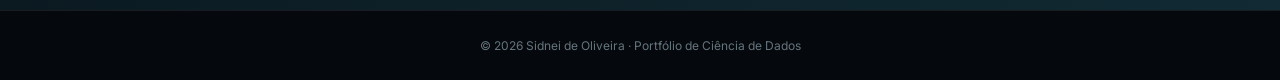
==== commit 96bf69dd: "Update index.html" ====
--- a/index.html
+++ b/index.html
@@ -52,7 +52,7 @@
     </blockquote>
     <div>
       <p style="margin-top: 0;">Sou <strong>Analista de Dados</strong>, com mais de <strong>30 anos de experiência em Tecnologia da Informação</strong> e, recentemente (JULHO/26), me formei <strong>em Ciência de Dados pela UNIVESP</strong>.</p>
-      <p>Atuei na melhoria de processos, automação e organização de informações.</p>
+      <p>Atuo na melhoria de processos, automação e organização de informações.</p>
       <p style="margin-bottom: 0;">Na área de Dados, venho consolidando experiência prática com <strong>Python, SQL, Machine Learning, Power BI, DAX, Inteligência Artificial, modelagem de dados e análise exploratória</strong>.</p>
     </div>
   </div>
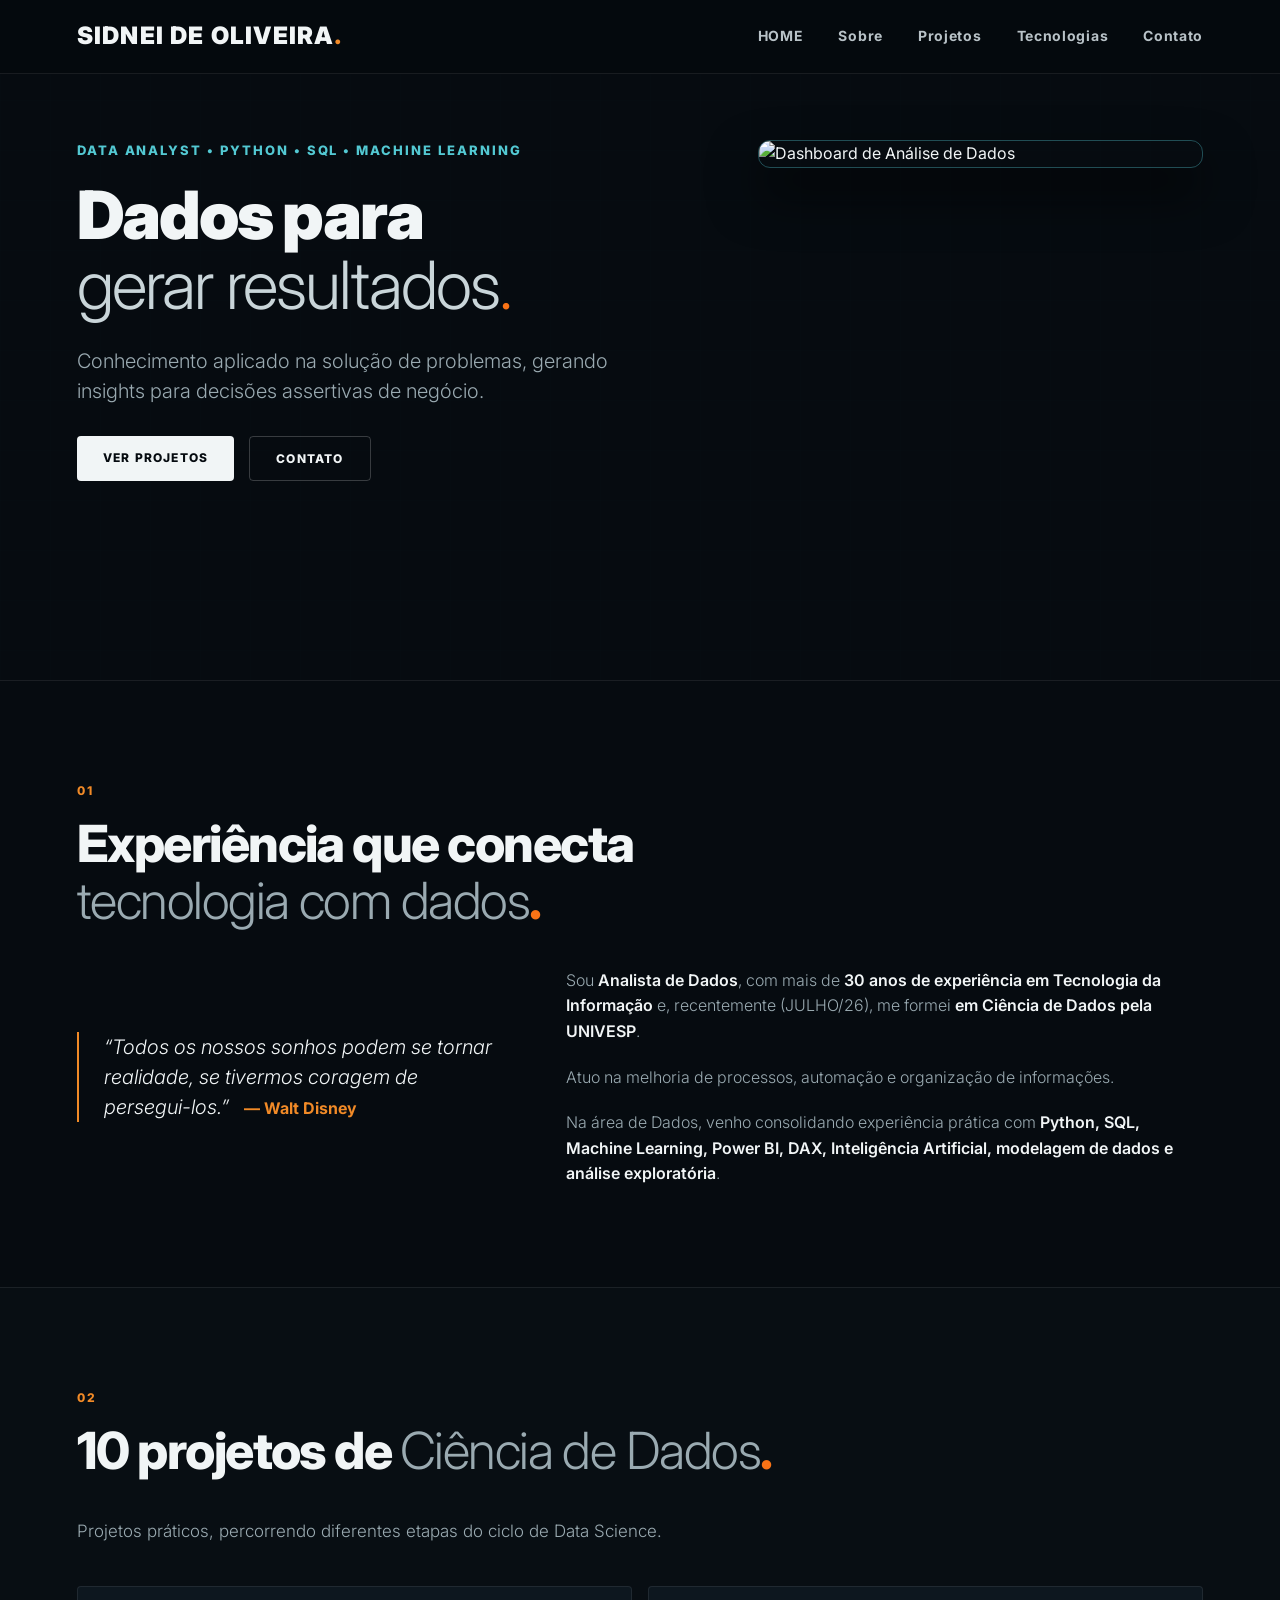
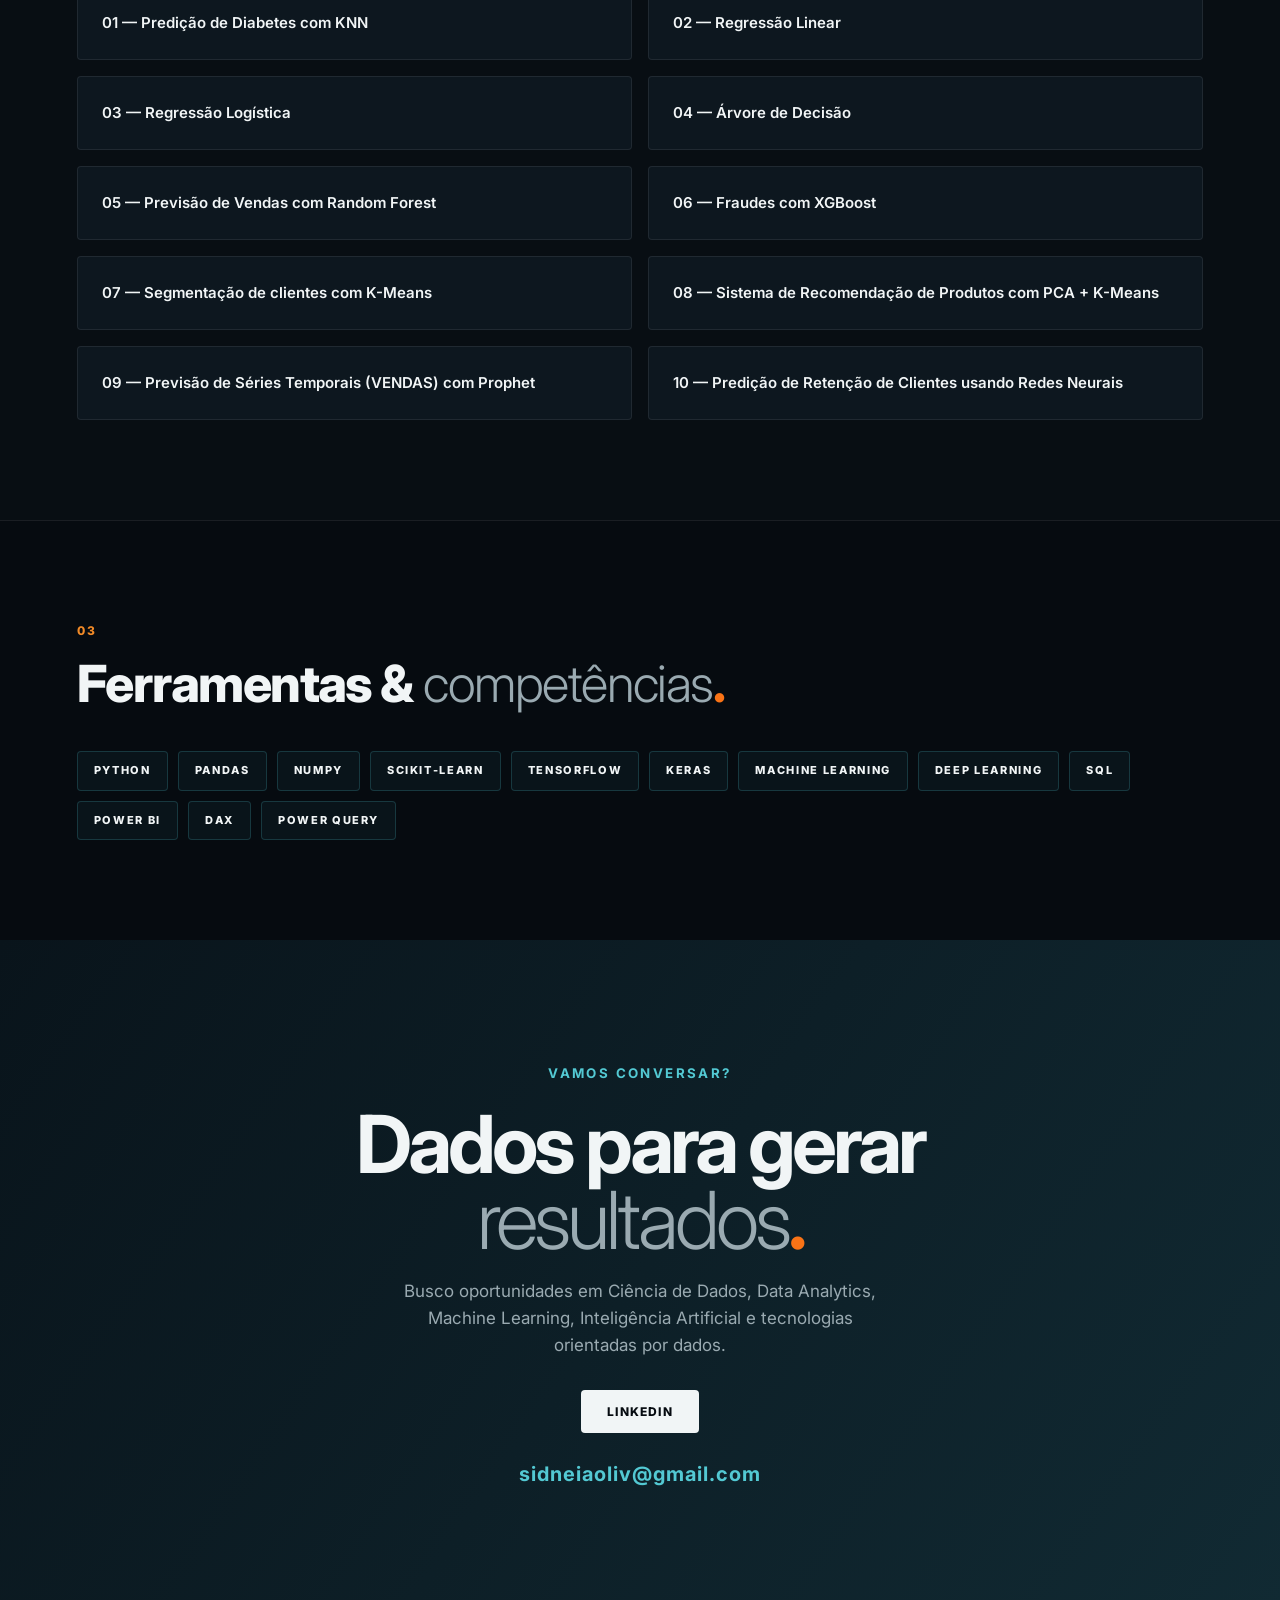
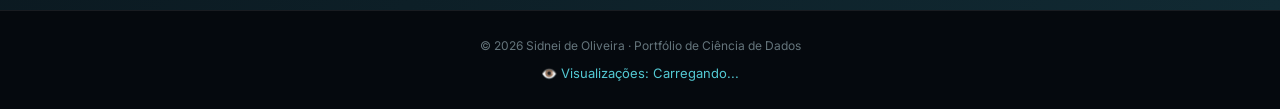
==== commit 7556c0e4: "Update index.html" ====
--- a/index.html
+++ b/index.html
@@ -33,7 +33,6 @@
       </div>
     </div>
 
-    <!-- FOTO REAL DE INTELIGÊNCIA ARTIFICIAL / CÉREBRO DIGITAL -->
     <div class="hero-figure">
       <img src="https://images.unsplash.com/photo-1460925895917-afdab827c52f?w=800&auto=format&fit=crop&q=80" alt="Dashboard de Análise de Dados" class="real-image">
     </div>
@@ -42,7 +41,6 @@
   <div class="ambient ambient-one"></div>
 </section>
 
-<!-- SOBRE SECTION -->
 <section id="sobre" class="section">
   <span class="section-number">01</span>
   <h2>Experiência que conecta<br><em>tecnologia com dados</em><span style="color: #f97316;">.</span></h2>
@@ -58,7 +56,6 @@
   </div>
 </section>
 
-<!-- PROJETOS SECTION -->
 <section id="projetos" class="section dark">
   <span class="section-number">02</span>
   <h2>10 projetos de <em>Ciência de Dados</em><span style="color: #f97316;">.</span></h2>
@@ -77,25 +74,21 @@
   </div>
 </section>
 
-<!-- TECNOLOGIAS SECTION -->
 <section id="tecnologias" class="section">
   <span class="section-number">03</span>
   <h2>Ferramentas &<em> competências</em><span style="color: #f97316;">.</span></h2>
   <div class="pills"><span>PYTHON</span><span>PANDAS</span><span>NUMPY</span><span>SCIKIT-LEARN</span><span>TENSORFLOW</span><span>KERAS</span><span>MACHINE LEARNING</span><span>DEEP LEARNING</span><span>SQL</span><span>POWER BI</span><span>DAX</span><span>POWER QUERY</span></div>
 </section>
 
-<!-- CONTATO SECTION -->
 <section id="contato" class="contact">
   <small>VAMOS CONVERSAR?</small>
   <h2>Dados para gerar<br><em>resultados</em><span style="color: #f97316;">.</span></h2>
   <p>Busco oportunidades em Ciência de Dados, Data Analytics, Machine Learning, Inteligência Artificial e tecnologias orientadas por dados.</p>
   
-  <!-- BOTÃO DO LINKEDIN -->
   <div style="margin-top: 30px;">
     <a class="hero-button" href="https://www.linkedin.com/in/sidnei-alves-de-oliveira-380218135" target="_blank" rel="noopener">LINKEDIN</a>
   </div>
 
-  <!-- E-MAIL DESTAQUE LOGO ABAIXO -->
   <div style="margin-top: 25px;">
     <a href="mailto:sidneiaoliv@gmail.com" style="color: var(--cyan); font-size: 20px; font-weight: 700; text-decoration: none; letter-spacing: 0.05em;">
       sidneiaoliv@gmail.com
@@ -104,7 +97,12 @@
 </section>
 
 </main>
-<footer>© 2026 Sidnei de Oliveira · Portfólio de Ciência de Dados</footer>
+<footer>
+  <div>© 2026 Sidnei de Oliveira · Portfólio de Ciência de Dados</div>
+  <div style="margin-top: 8px; color: var(--cyan); font-size: 13px;">
+    👁️ Visualizações: <span id="contador-visitas">Carregando...</span>
+  </div>
+</footer>
 <script src="script.js"></script>
 </body>
 </html>
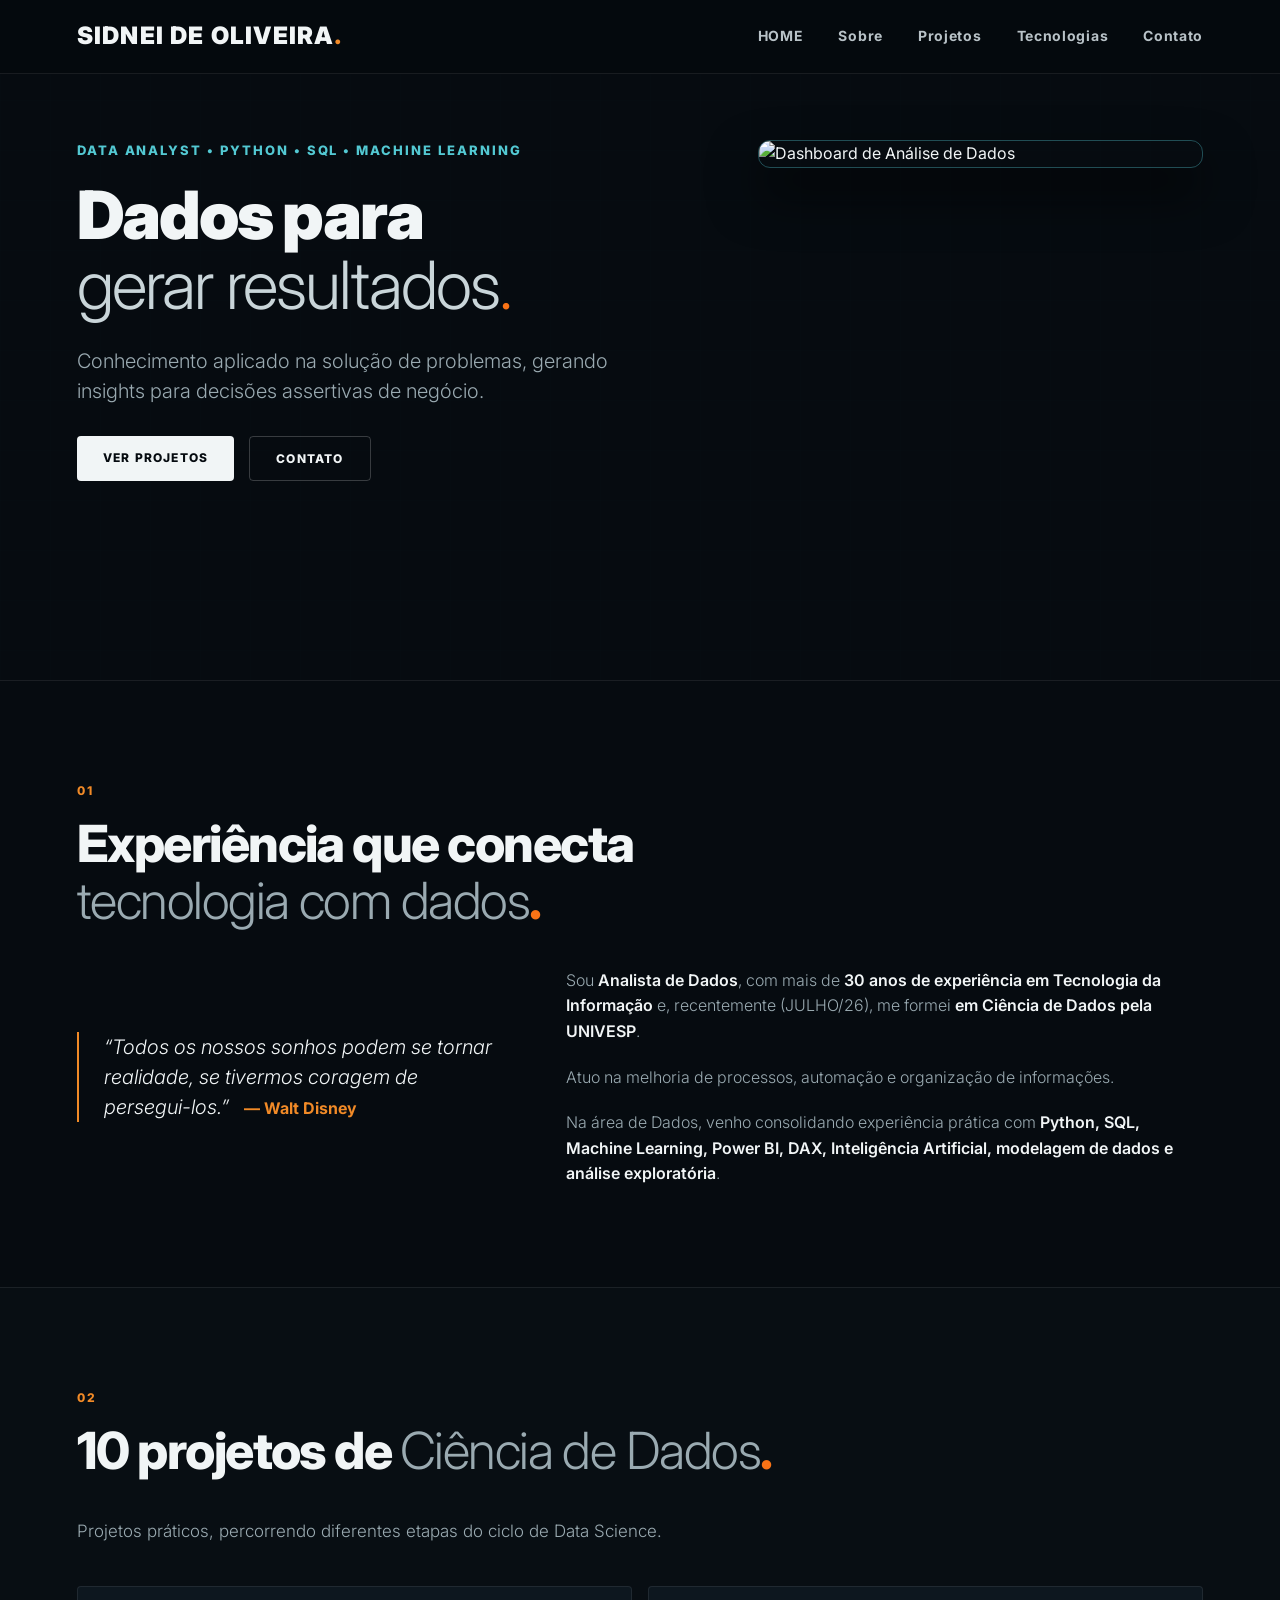
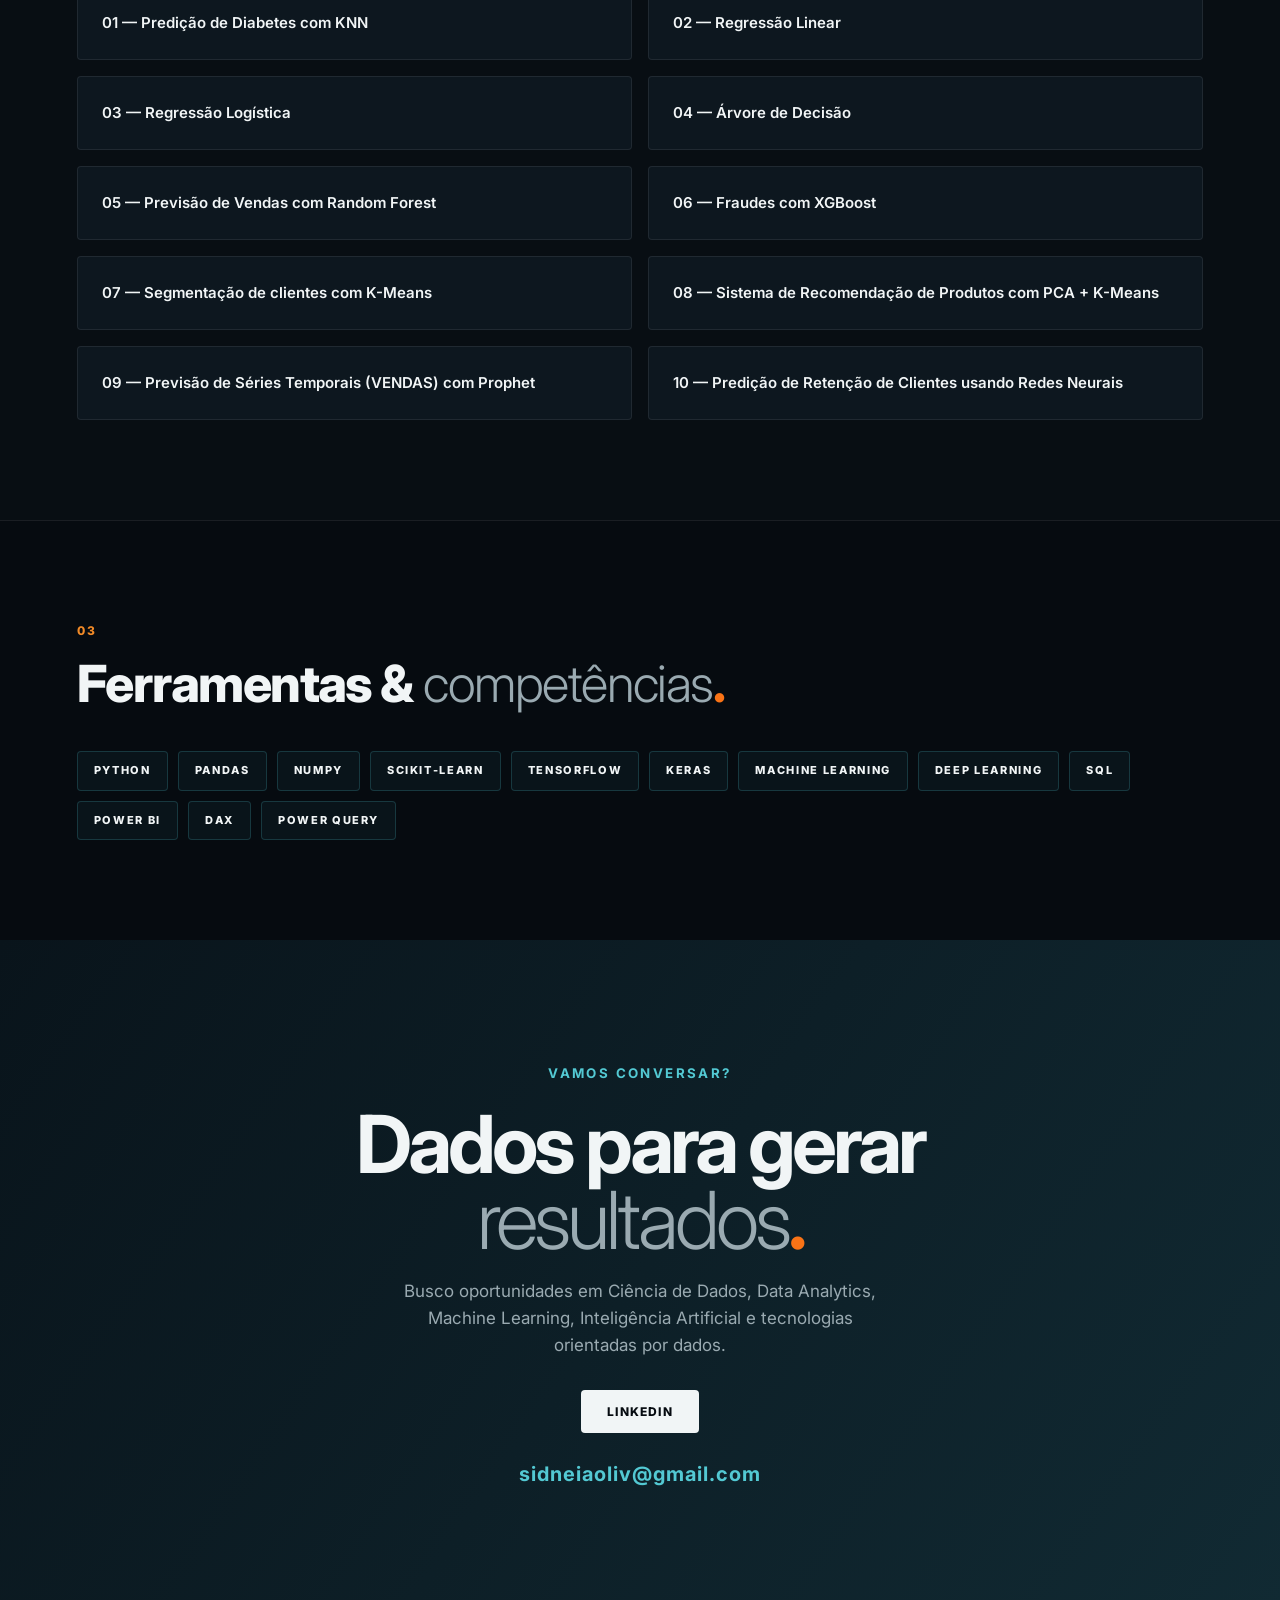
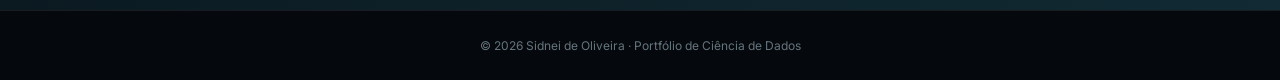
==== commit 88ee93a8: "Update index.html" ====
--- a/index.html
+++ b/index.html
@@ -33,6 +33,7 @@
       </div>
     </div>
 
+    <!-- FOTO REAL DE INTELIGÊNCIA ARTIFICIAL / CÉREBRO DIGITAL -->
     <div class="hero-figure">
       <img src="https://images.unsplash.com/photo-1460925895917-afdab827c52f?w=800&auto=format&fit=crop&q=80" alt="Dashboard de Análise de Dados" class="real-image">
     </div>
@@ -41,6 +42,7 @@
   <div class="ambient ambient-one"></div>
 </section>
 
+<!-- SOBRE SECTION -->
 <section id="sobre" class="section">
   <span class="section-number">01</span>
   <h2>Experiência que conecta<br><em>tecnologia com dados</em><span style="color: #f97316;">.</span></h2>
@@ -56,6 +58,7 @@
   </div>
 </section>
 
+<!-- PROJETOS SECTION -->
 <section id="projetos" class="section dark">
   <span class="section-number">02</span>
   <h2>10 projetos de <em>Ciência de Dados</em><span style="color: #f97316;">.</span></h2>
@@ -74,21 +77,25 @@
   </div>
 </section>
 
+<!-- TECNOLOGIAS SECTION -->
 <section id="tecnologias" class="section">
   <span class="section-number">03</span>
   <h2>Ferramentas &<em> competências</em><span style="color: #f97316;">.</span></h2>
   <div class="pills"><span>PYTHON</span><span>PANDAS</span><span>NUMPY</span><span>SCIKIT-LEARN</span><span>TENSORFLOW</span><span>KERAS</span><span>MACHINE LEARNING</span><span>DEEP LEARNING</span><span>SQL</span><span>POWER BI</span><span>DAX</span><span>POWER QUERY</span></div>
 </section>
 
+<!-- CONTATO SECTION -->
 <section id="contato" class="contact">
   <small>VAMOS CONVERSAR?</small>
   <h2>Dados para gerar<br><em>resultados</em><span style="color: #f97316;">.</span></h2>
   <p>Busco oportunidades em Ciência de Dados, Data Analytics, Machine Learning, Inteligência Artificial e tecnologias orientadas por dados.</p>
   
+  <!-- BOTÃO DO LINKEDIN -->
   <div style="margin-top: 30px;">
     <a class="hero-button" href="https://www.linkedin.com/in/sidnei-alves-de-oliveira-380218135" target="_blank" rel="noopener">LINKEDIN</a>
   </div>
 
+  <!-- E-MAIL DESTAQUE LOGO ABAIXO -->
   <div style="margin-top: 25px;">
     <a href="mailto:sidneiaoliv@gmail.com" style="color: var(--cyan); font-size: 20px; font-weight: 700; text-decoration: none; letter-spacing: 0.05em;">
       sidneiaoliv@gmail.com
@@ -97,12 +104,7 @@
 </section>
 
 </main>
-<footer>
-  <div>© 2026 Sidnei de Oliveira · Portfólio de Ciência de Dados</div>
-  <div style="margin-top: 8px; color: var(--cyan); font-size: 13px;">
-    👁️ Visualizações: <span id="contador-visitas">Carregando...</span>
-  </div>
-</footer>
+<footer>© 2026 Sidnei de Oliveira · Portfólio de Ciência de Dados</footer>
 <script src="script.js"></script>
 </body>
 </html>
